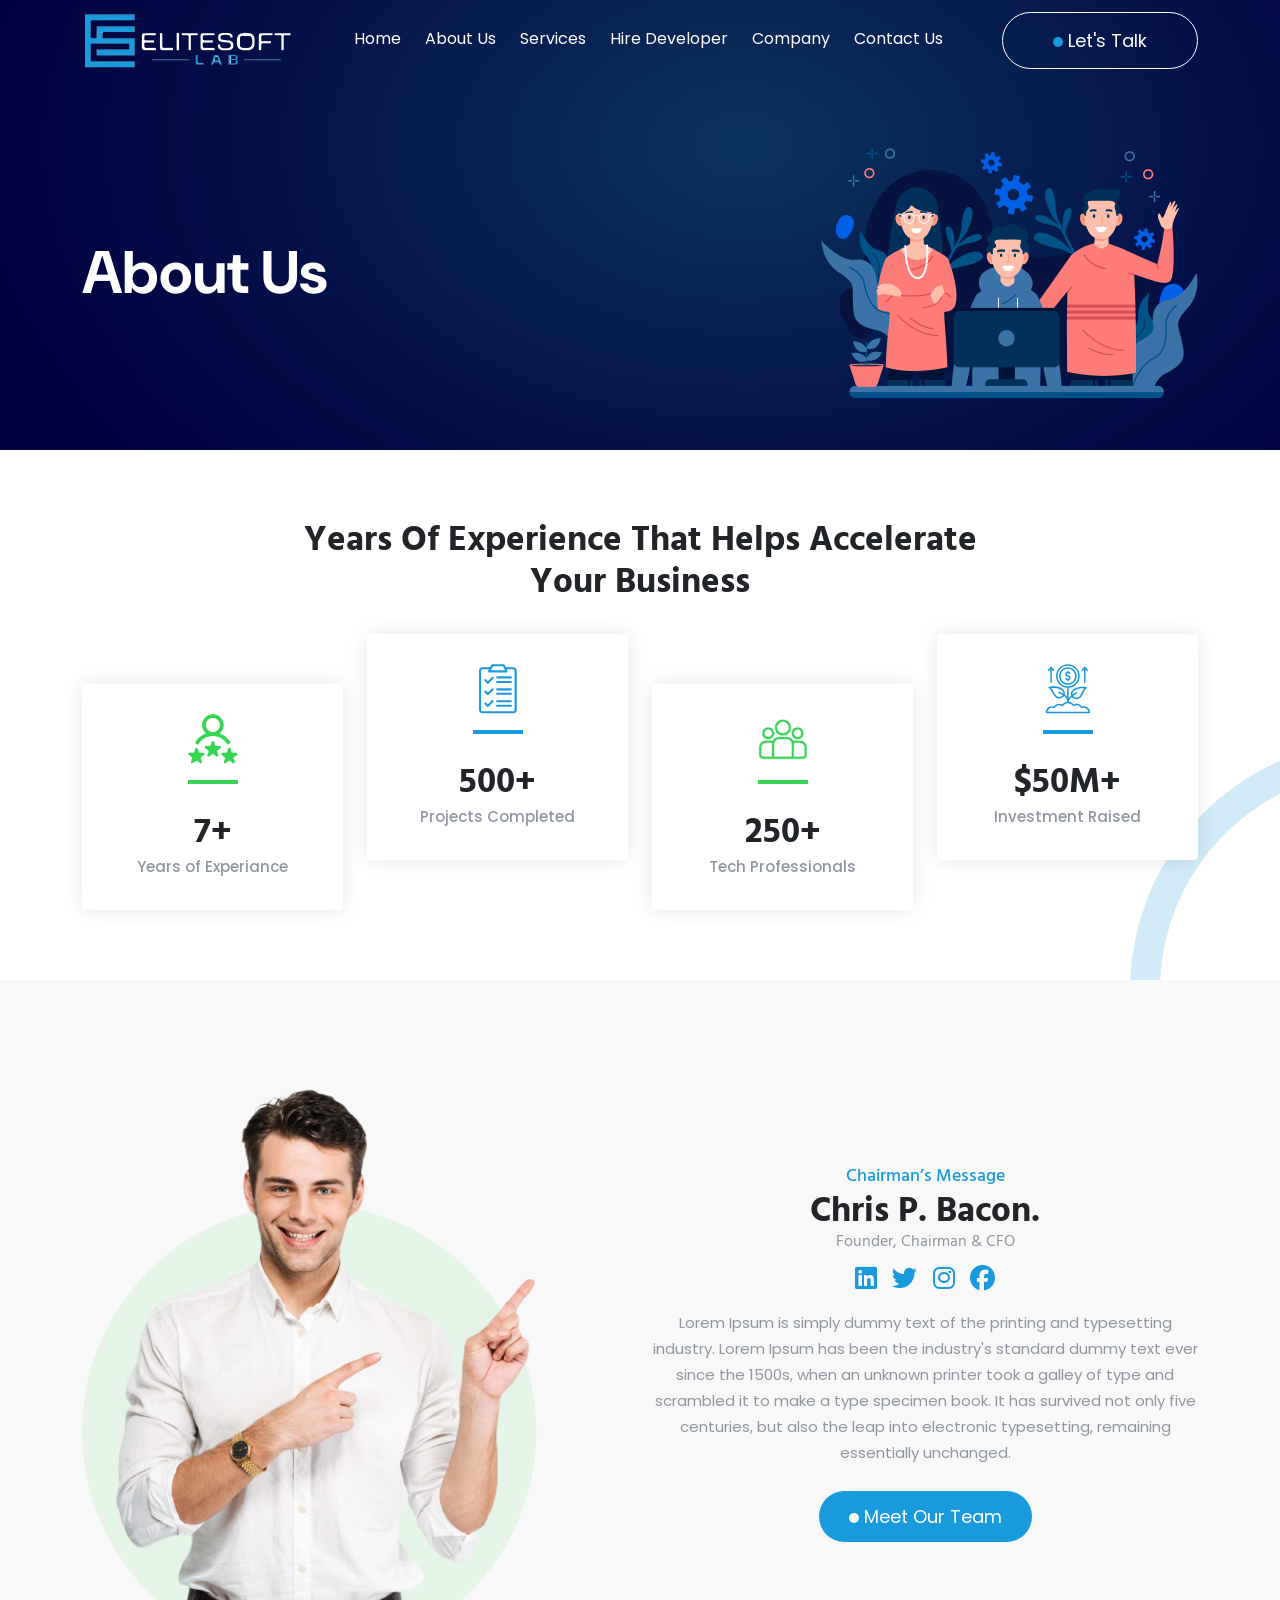
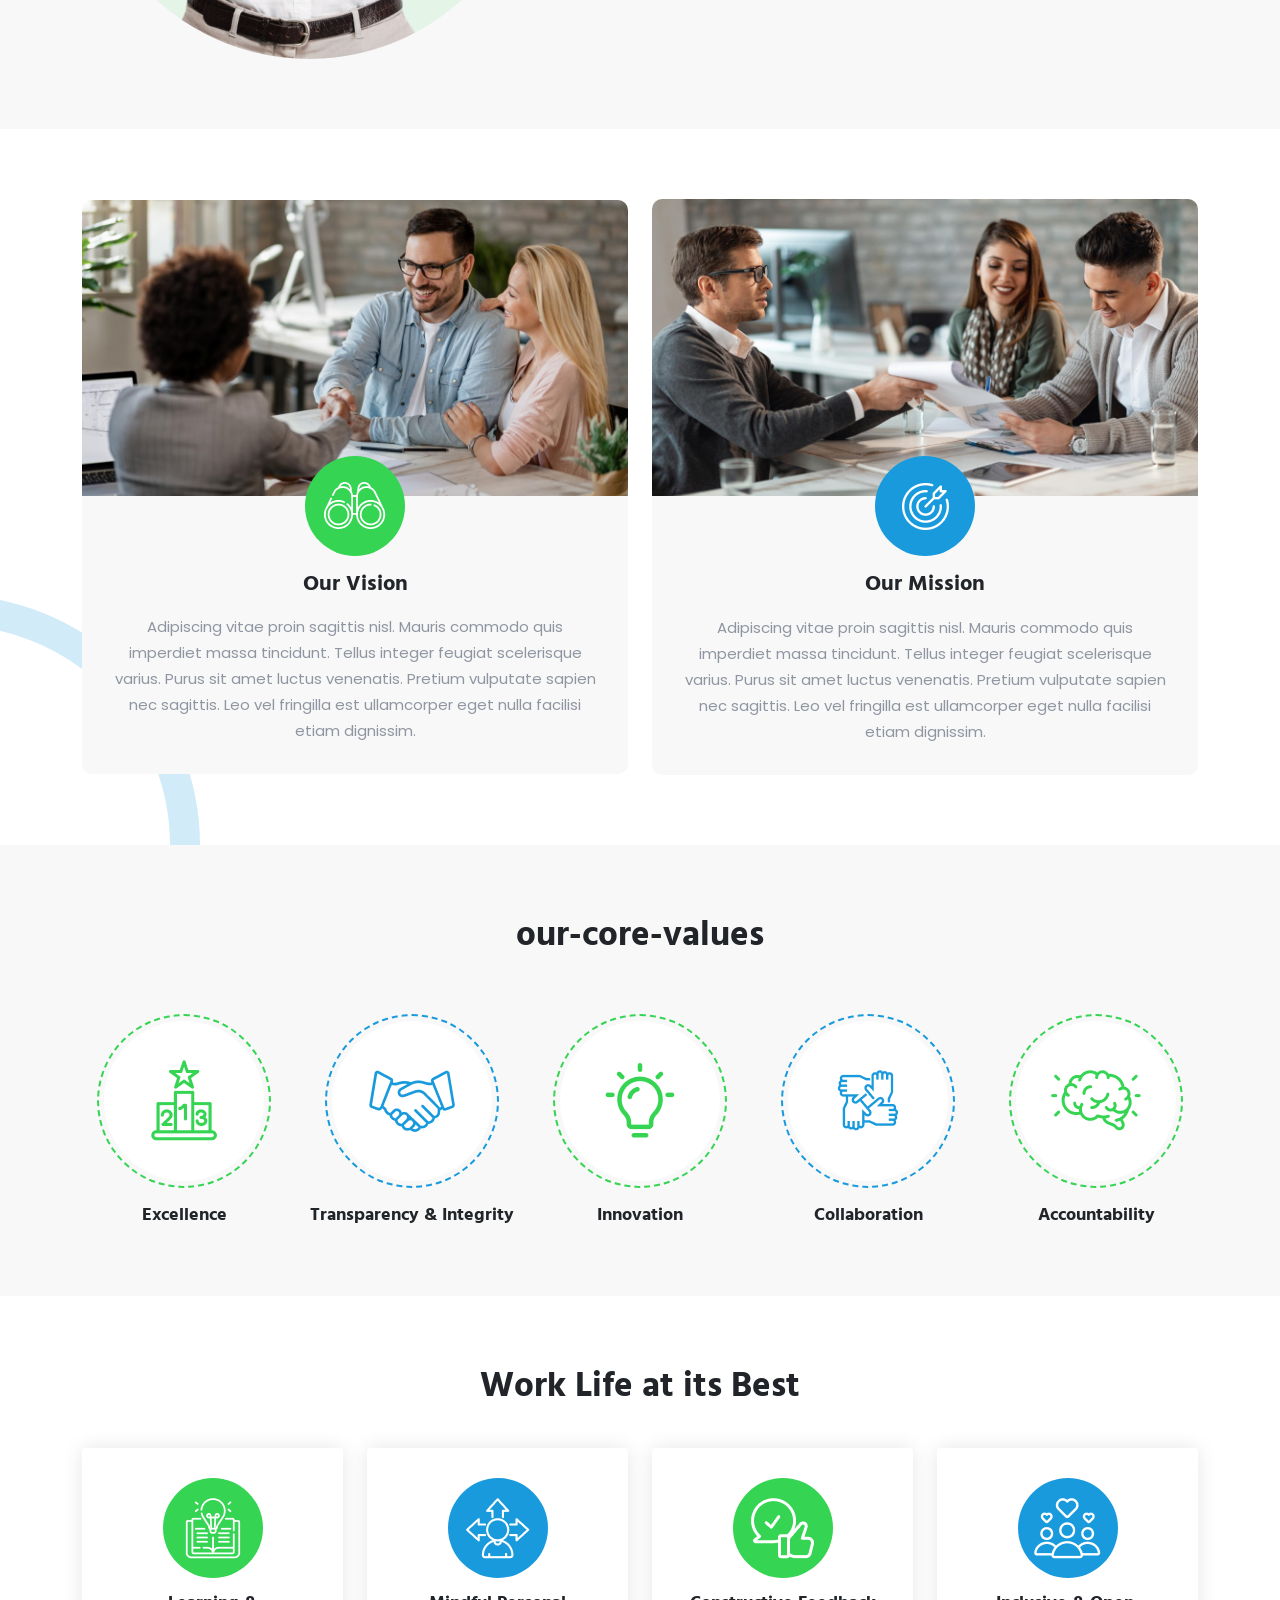
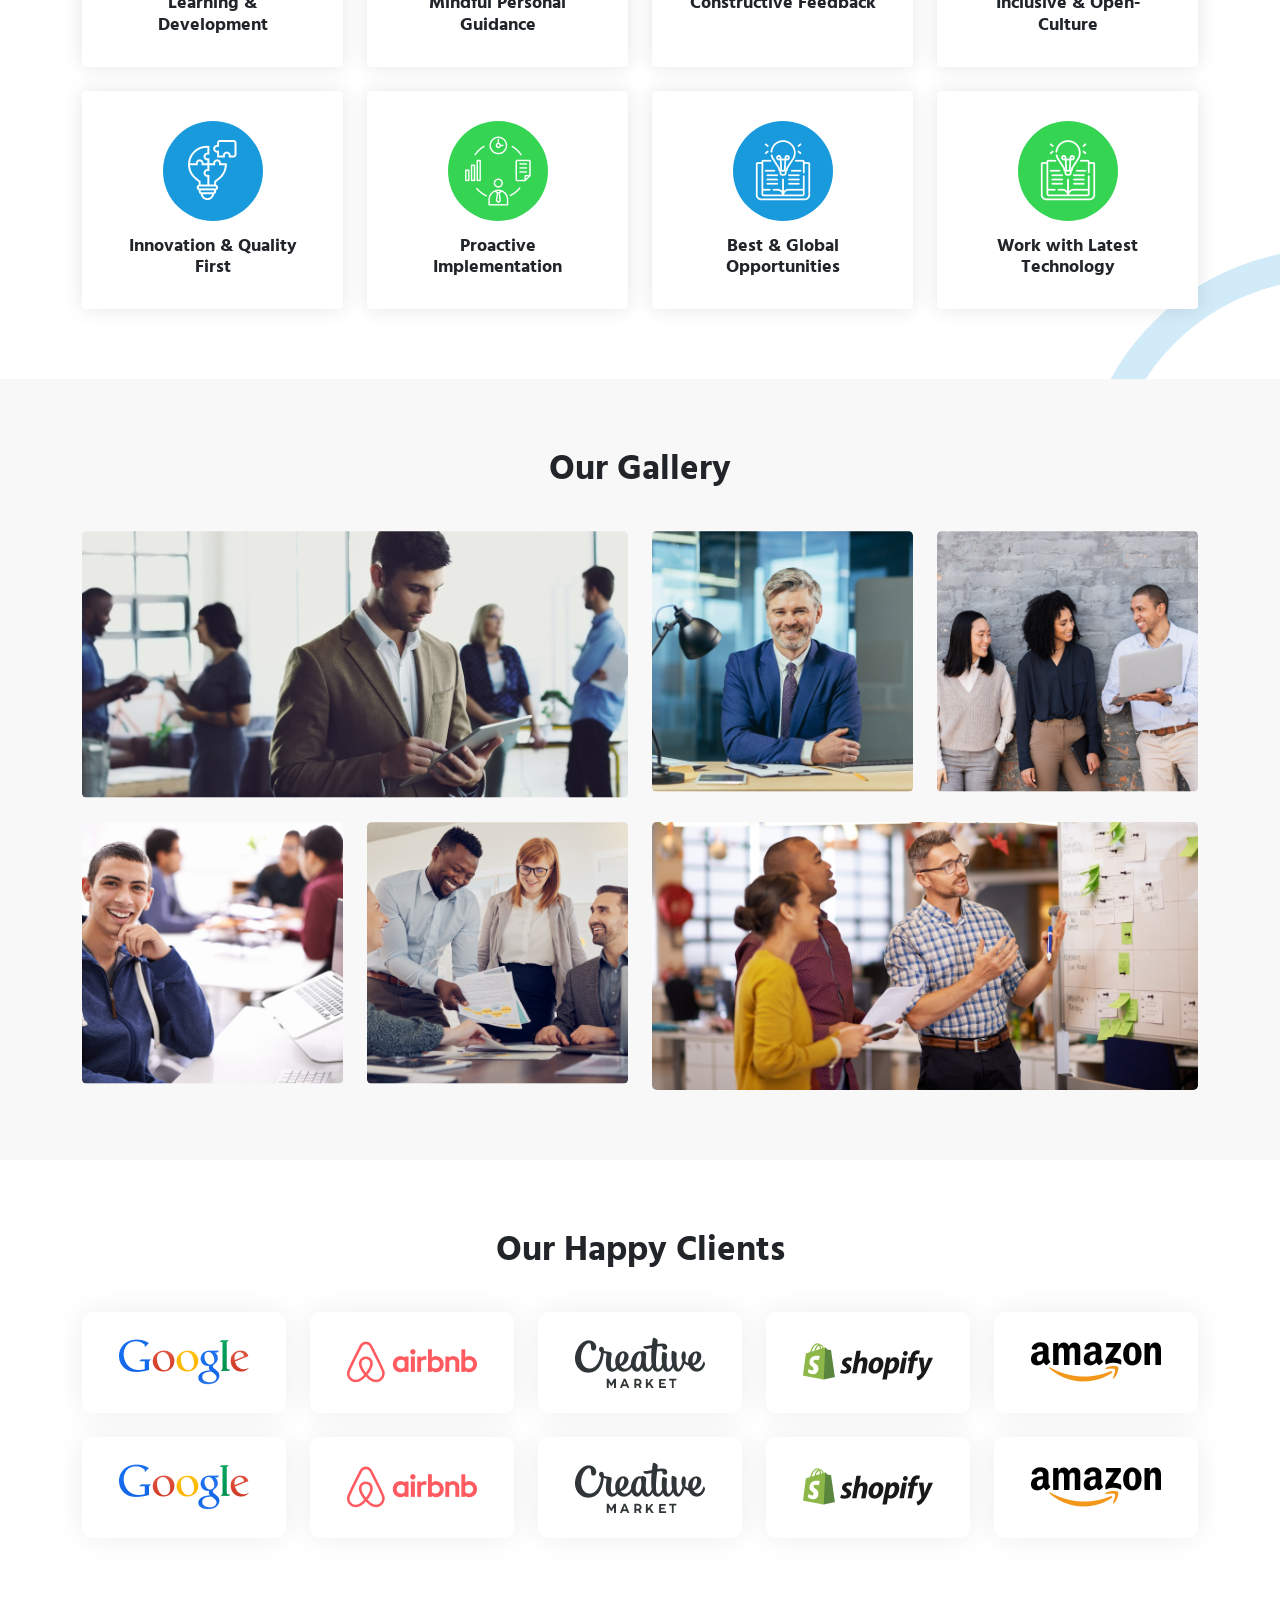
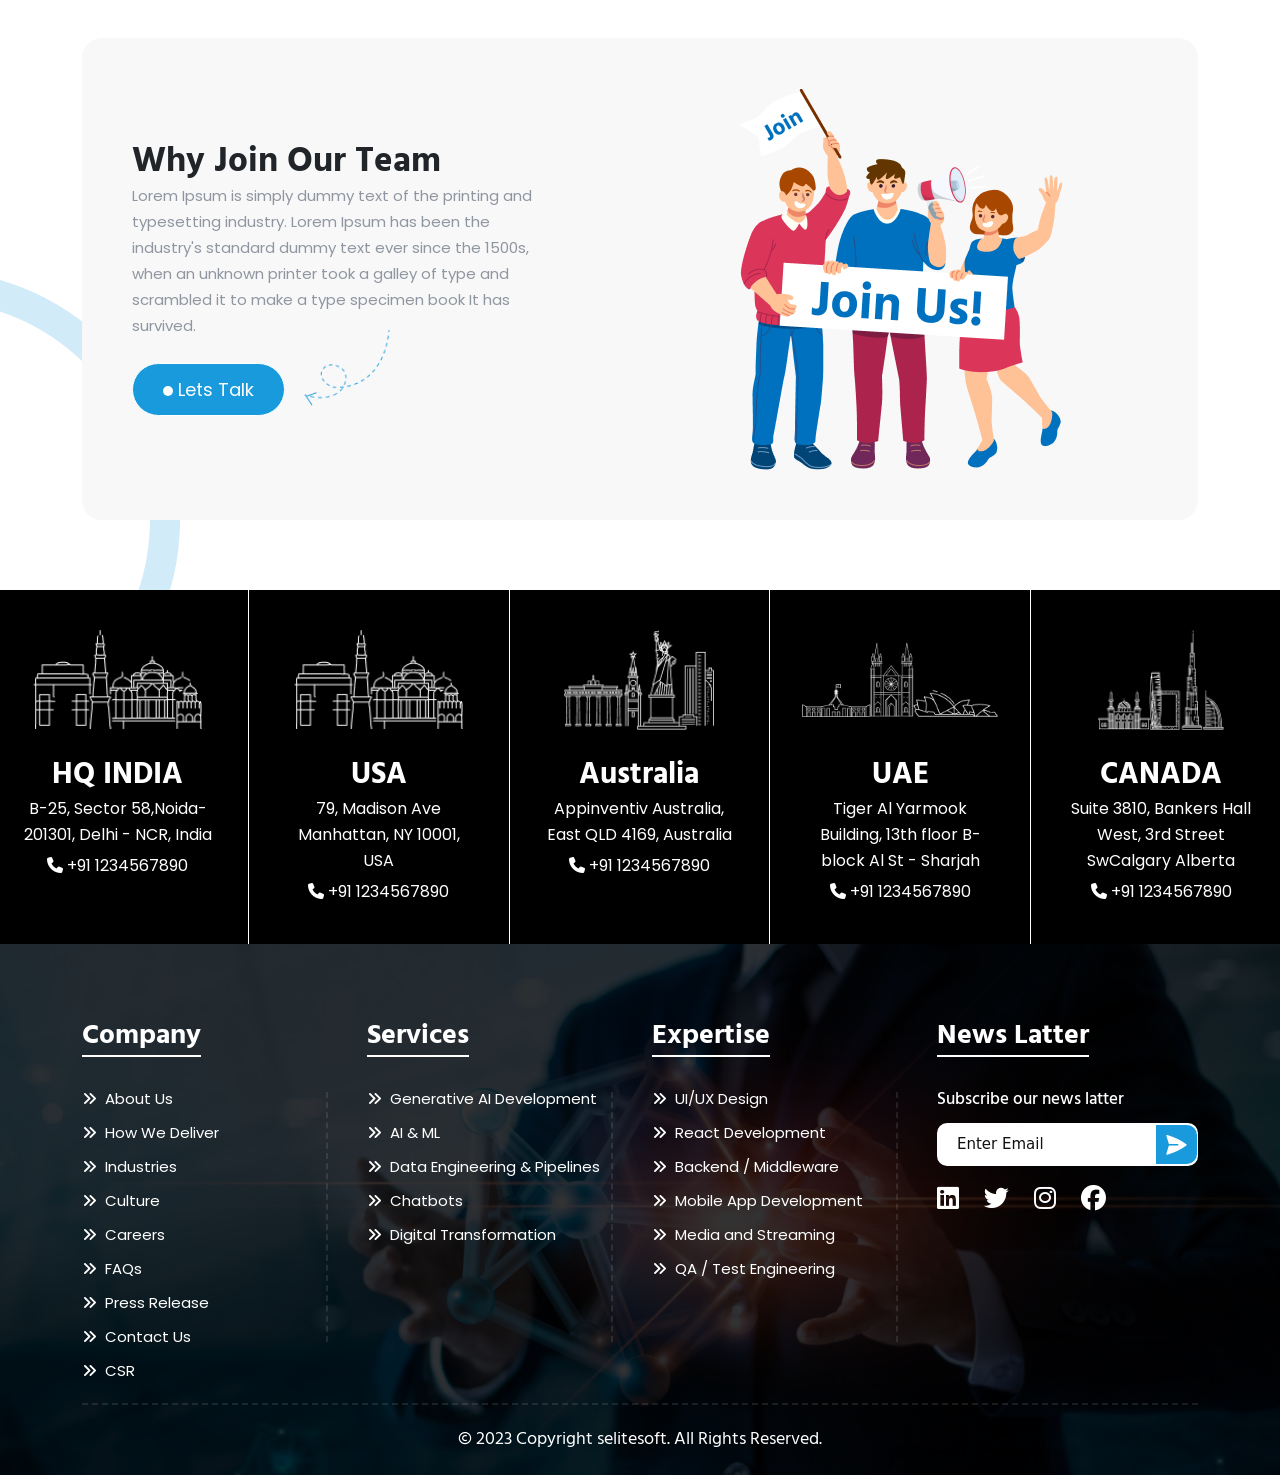
==== about.html @ 9b3f669b "change" ====
<!DOCTYPE html>
<html lang="en">

<head>
    <meta charset="UTF-8">
    <meta name="viewport" content="width=device-width, initial-scale=1.0">
    <title>about page</title>
    <!-- font-awesome style  -->
    <link rel="stylesheet" href="./assest/css/vendor/fontawsome-all.min.css">
     <!-- wow animate -->
     <link rel="stylesheet" href="./assest/css/vendor/wow-animate.css">
    <!-- bootstrap style -->
    <link rel="stylesheet" href="./assest/css/vendor/bootstrap.min.css">
    <!-- coustm style -->
    <link rel="stylesheet" href="./assest/css/style.css">
    <!-- responsive style -->
    <link rel="stylesheet" href="./assest/css/responsive.css">
</head>

<body>
    <!--================== 
        header start
    ======================-->
    <header id="navbar_id">
        <div class="container">
            <div class="navbar_menu d-flex justify-content-between align-items-center">
                <div class="logo">
                    <a href="index.html">
                        <img src="./assest/image/logo.png" alt="" class="img-fluid">
                    </a>
                </div>
                <ul class="menu d-flex align-items-center">
                    <li class="d-xl-none d-block">
                        <a href="#">
                            <div class="menu-brand">
                                <img src="./assest/image/logo.png" alt="" class="img-fluid">
                                <i class="fa-solid fa-xmark d-xl-none d-block close_btn"></i>
                            </div>
                        </a>
                    </li>
                    <li><a href="index.html">Home</a></li>
                    <li><a href="about.html">About Us</a></li>
                    <li><a href="services.html">Services</a></li>
                    <li><a href="#">Hire Developer</a></li>
                    <li><a href="company.html">Company</a></li>
                    <li><a href="contact.html">Contact Us</a></li>
                </ul>
                <div class="d-flex align-items-center">
                    <a href="#" class="main-btn  me-xl-0 me-4"><span></span> Let's Talk</a>
                    <div class="mobmenu_action d-xl-none d-block ">
                        <i class="fa-solid fa-bars text-white"></i>
                    </div>
                </div>
            </div>
        </div>
    </header>
    <!--================== 
        header end
    ======================-->

    <!--================== 
        home_content start
    ======================-->
    <section class="cooman_height">
        <div class="container">
            <div class="row align-items-center mt-5 pt-0 pt-lg-5">
                <div class="col-sm-6 position-relative mt-4 mt-lg-0">
                    <h1 class="text-white text-center text-md-start">About Us</h1>
                </div>
                <div class="col-md-6 text-end  d-none d-md-block">
                    <img src="./assest/image/object-2.png" alt="" class="img-fluid cooman_object">
                </div>
            </div>
        </div>
    </section>
    <!--================== 
        home_content end
    ======================-->

    <!--================== 
        business start
    =====================-->
    <section class="business padding-y-70 position-relative overflow-hidden ">
        <div class="container ">
            <div class="row">
                <div class="col-md-8 mx-auto text-center">
                    <h2>Years Of Experience That Helps Accelerate Your Business</h2>
                </div>
            </div>
            <div class="row mt-0 mt-lg-5 pt-2 gy-4">
                <div class="col-lg-3  col-6 ">
                    <div class="card text-center h-100 wow bounceInUp" data-wow-duration="1.5s">
                        <div class="card_img position-relative h-100 border_green">
                            <img src="./assest/image/home-img/businessv-1.svg" alt="img"
                                class="img-fluid w-100 h-100 mx-auto ">
                        </div>
                        <div class="card-body pt-5 pb-0">
                            <h2>7+</h2>
                            <p>Years of Experiance</p>
                        </div>
                    </div>
                </div>
                <div class="col-lg-3  col-6  ">
                    <div class="card card_up text-center h-100 wow bounceInUp" data-wow-duration="2s">
                        <div class="card_img position-relative h-100">
                            <img src="./assest/image/home-img/businessv-3.svg" alt="img"
                                class="img-fluid w-100 h-100 mx-auto">
                        </div>
                        <div class="card-body pt-5 pb-0">
                            <h2>500+</h2>
                            <p>Projects Completed</p>
                        </div>
                    </div>
                </div>
                <div class="col-lg-3  col-6 ">
                    <div class="card text-center h-100 wow bounceInUp" data-wow-duration="2.5s">
                        <div class="card_img position-relative h-100 border_green">
                            <img src="./assest/image/home-img/businessv-4.svg" alt="img"
                                class="img-fluid w-100 h-100 mx-auto">
                        </div>
                        <div class="card-body pt-5 pb-0">
                            <h2>250+</h2>
                            <p>Tech Professionals</p>
                        </div>
                    </div>
                </div>
                <div class="col-lg-3  col-6 ">
                    <div class="card card_up text-center h-100 wow bounceInUp" data-wow-duration="3s">
                        <div class="card_img position-relative h-100">
                            <img src="./assest/image/home-img/businessv-2.svg" alt="img"
                                class="img-fluid w-100 h-100 mx-auto">
                        </div>
                        <div class="card-body pt-5 pb-0">
                            <h2>$50M+</h2>
                            <p>Investment Raised</p>
                        </div>
                    </div>
                </div>
            </div>
        </div>
        <div class="circle"></div>
    </section>
    <!--================== 
        business end
    =====================-->

    <!--================== 
       meet-our-team start
    =====================-->
    <section class="meet-our-team padding-y-70">
        <div class="container">
            <div class="row align-items-center gy-4">
                <div class="col-md-6 text-center text-md-start">
                    <img src="./assest/image/about-img/about-2.png" alt="img che" class="boss-img">
                </div>
                <div class="col-md-6 text-center">
                    <div class="meet-our-team-title">
                        <h6>Chairman’s Message</h6>
                        <h2 class="py-1">Chris P. Bacon.</h2>
                        <h5>Founder, Chairman & CFO</h5>
                    </div>
                    <div class="meet-our-team-icone py-3">
                        <i class="fa-brands fa-linkedin"></i>
                        <i class="fa-brands fa-twitter"></i>
                        <i class="fa-brands fa-instagram"></i>
                        <i class="fa-brands fa-facebook"></i>
                    </div>
                    <div class="meet-our-team-content">
                        <p>Lorem Ipsum is simply dummy text of the printing and typesetting industry. Lorem Ipsum has
                            been the industry's standard dummy text ever since the 1500s, when an unknown printer took a
                            galley of type and scrambled it to make a type specimen book. It has survived not only five
                            centuries, but also the leap into electronic typesetting, remaining essentially unchanged.
                        </p>
                        <a href="#" class="white_btn mt-4 d-inline-block"><span></span> Meet Our Team</a>
                    </div>
                </div>
            </div>
        </div>
    </section>
    <!--================== 
       meet-our-team end
    =====================-->

    <!--================== 
        our-mission start   
    =====================-->
    <section class="our-mission padding-y-70">
        <div class="container">
            <div class="row align-items-center">
                <div class="col-md-6">
                    <div class="card text-center">
                        <img src="./assest/image/about-img/about-3.png" alt="" class="card-img-top">
                        <div class="card-body">
                            <div class="ring d-flex justify-content-center align-items-center mx-auto green">
                                <img src="./assest/image/about-img/about-svg-1 (2).png" alt="" class="img-fluid max_width_img">
                            </div>
                            <h5 class="my-3">Our Vision</h5>
                            <p>Adipiscing vitae proin sagittis nisl. Mauris commodo quis
                                imperdiet massa tincidunt. Tellus integer feugiat scelerisque varius. Purus sit amet
                                luctus venenatis. Pretium vulputate sapien nec sagittis. Leo vel fringilla est
                                ullamcorper eget nulla facilisi etiam dignissim.</p>
                        </div>
                    </div>
                </div>
                <div class="col-md-6">
                    <div class="card text-center mt-3 mt-md-0">
                        <img src="./assest/image/about-img/about-4.png" alt="" class="card-img-top">
                        <div class="card-body">
                            <div class="ring d-flex justify-content-center align-items-center mx-auto blue">
                                <img src="./assest/image/about-img/about-svg-1 (1).png" alt="" class="img-fluid max_width_img">
                            </div>
                            <h5 class="my-3">Our Mission</h5>
                            <p>Adipiscing vitae proin sagittis nisl. Mauris commodo quis
                                imperdiet massa tincidunt. Tellus integer feugiat scelerisque varius. Purus sit amet
                                luctus venenatis. Pretium vulputate sapien nec sagittis. Leo vel fringilla est
                                ullamcorper eget nulla facilisi etiam dignissim.</p>
                        </div>
                    </div>
                </div>
            </div>
        </div>
        <div class="circle"></div>
    </section>
    <!--================== 
        our-mission end   
    =====================-->

    <!--==================== 
        our-core-values start    
    =====================-->
    <section class="our-core-values padding-y-70 ">
        <div class="container">
            <h2 class="text-center">our-core-values</h2>
            <div class="row row-cols-xl-5 row-cols-lg-3 row-cols-2 mt-0 mt-lg-3 gy-5">
                <div class="cols d-flex align-items-center flex-column ">
                    <div
                        class="dotted-ring d-flex align-items-center justify-content-center rounded-circle border_dased_green_outline">
                        <img src="./assest/image/about-img/our-core-values_1.png" alt="img" class="img-fluid max_width_img">
                    </div>
                    <h6 class="text-center mt-4">Excellence</h6>
                </div>
                <div class="cols d-flex align-items-center flex-column ">
                    <div
                        class="dotted-ring d-flex align-items-center justify-content-center rounded-circle border_dased_blue_outline">
                        <img src="./assest/image/about-img/our-core-values_2.png" alt="img" class="img-fluid max_width_img">
                    </div>
                    <h6 class="text-center mt-4">Transparency & Integrity</h6>
                </div>
                <div class="cols d-flex align-items-center flex-column ">
                    <div
                        class="dotted-ring d-flex align-items-center justify-content-center rounded-circle border_dased_green_outline">
                        <img src="./assest/image/about-img/our-core-values_3.png" alt="img" class="img-fluid max_width_img">
                    </div>
                    <h6 class="text-center mt-4">Innovation</h6>
                </div>
                <div class="cols d-flex align-items-center flex-column ">
                    <div
                        class="dotted-ring d-flex align-items-center justify-content-center rounded-circle border_dased_blue_outline">
                        <img src="./assest/image/about-img/our-core-values_4.png" alt="img" class="img-fluid max_width_img">
                    </div>
                    <h6 class="text-center mt-4">Collaboration</h6>
                </div>
                <div class="cols d-flex align-items-center flex-column ">
                    <div
                        class="dotted-ring d-flex align-items-center justify-content-center rounded-circle border_dased_green_outline">
                        <img src="./assest/image/about-img/our-core-values_5.png" alt="img" class="img-fluid max_width_img">
                    </div>
                    <h6 class="text-center mt-4">Accountability</h6>
                </div>
            </div>
        </div>
    </section>
    <!--==================== 
        our-core-values end    
    =====================-->

    <!--==================== 
        work-life-best start    
    =====================-->
    <section class="work-life-best padding-y-70 position-relative overflow-hidden">
        <div class="container">
            <h2 class="text-center">Work Life at its Best</h2>
            <div class="row gy-4 mt-0 mt-lg-3">
                <div class="col-lg-3 col-md-4 col-6">
                    <div class="card">
                        <div
                            class="work-circle green d-flex align-items-center justify-content-center rounded-circle mx-auto">
                            <img src="./assest/image/about-img/Group 105385.png" alt="" class="max_width_img img-fluid">
                        </div>
                        <h6 class="text-center">Learning & Development</h6>
                    </div>
                </div>
                <div class="col-lg-3 col-md-4 col-6">
                    <div class="card">
                        <div
                            class="work-circle blue d-flex align-items-center justify-content-center rounded-circle mx-auto">
                            <img src="./assest/image/about-img/Group 105386.png" alt="" class="max_width_img img-fluid">
                        </div>
                        <h6 class="text-center">Mindful Personal Guidance</h6>
                    </div>
                </div>
                <div class="col-lg-3 col-md-4 col-6">
                    <div class="card">
                        <div
                            class="work-circle green d-flex align-items-center justify-content-center rounded-circle mx-auto">
                            <img src="./assest/image/about-img/Group 105387.png" alt="" class="max_width_img img-fluid">
                        </div>
                        <h6 class="text-center">Constructive Feedback</h6>
                    </div>
                </div>
                <div class="col-lg-3 col-md-4 col-6">
                    <div class="card">
                        <div
                            class="work-circle blue d-flex align-items-center justify-content-center rounded-circle mx-auto">
                            <img src="./assest/image/about-img/Group 105388.png" alt="" class="max_width_img img-fluid">
                        </div>
                        <h6 class="text-center">Inclusive & Open-Culture</h6>
                    </div>
                </div>
                <div class="col-lg-3 col-md-4 col-6">
                    <div class="card">
                        <div
                            class="work-circle blue d-flex align-items-center justify-content-center rounded-circle mx-auto">
                            <img src="./assest/image/about-img/Group 105389.png" alt="" class="max_width_img img-fluid">
                        </div>
                        <h6 class="text-center">Innovation & Quality First</h6>
                    </div>
                </div>
                <div class="col-lg-3 col-md-4 col-6">
                    <div class="card">
                        <div
                            class="work-circle green d-flex align-items-center justify-content-center rounded-circle mx-auto">
                            <img src="./assest/image/about-img/Group 105390.png" alt="" class="max_width_img img-fluid">
                        </div>
                        <h6 class="text-center">Proactive Implementation</h6>
                    </div>
                </div>
                <div class="col-lg-3 col-md-4 col-6">
                    <div class="card">
                        <div
                            class="work-circle blue d-flex align-items-center justify-content-center rounded-circle mx-auto">
                            <img src="./assest/image/about-img/Group 105385.png" alt="" class="max_width_img img-fluid">
                        </div>
                        <h6 class="text-center">Best & Global Opportunities</h6>
                    </div>
                </div>
                <div class="col-lg-3 col-md-4 col-6">
                    <div class="card">
                        <div
                            class="work-circle green d-flex align-items-center justify-content-center rounded-circle mx-auto">
                            <img src="./assest/image/about-img/Group 105385.png" alt="" class="max_width_img img-fluid">
                        </div>
                        <h6 class="text-center">Work with
                            Latest Technology</h6>
                    </div>
                </div>
            </div>
        </div>
        <div class="circle"></div>
    </section>
    <!--==================== 
        work-life-best end    
    =====================-->

    <!--================== 
        our-galery start   
    =====================-->
    <section class="our-galery padding-y-70 ">
        <div class="container">
            <h2 class="text-center">Our Gallery</h2>
            <div class="row mt-0 mt-lg-3 gy-4">
                <div class="col-md-6 col-sm-12  order-md-0 order-sm-0 order-0 ">
                    <img src="./assest/image/about-img/our-gallery-1.png" alt="img" class="img-fluid rounded-3 w-100">
                </div>
                <div class="col-md-6 col-sm-12 order-md-1 order-sm-1  order-1">
                    <div class="row">
                        <div class="col-6">
                            <img src="./assest/image/about-img/our-gallery-2.png" alt="img"
                                class="img-fluid rounded-3 w-100">
                        </div>
                        <div class="col-6">
                            <img src="./assest/image/about-img/our-gallery-3.png" alt="img"
                                class="img-fluid rounded-3 w-100">
                        </div>
                    </div>
                </div>
                <div class="col-md-6 col-sm-12  order-md-2 order-sm-3 order-3 ">
                    <div class="row">
                        <div class="col-6">
                            <img src="./assest/image/about-img/our-gallery-4.png" alt="img"
                                class="img-fluid rounded-3 w-100">
                        </div>
                        <div class="col-6">
                            <img src="./assest/image/about-img/our-gallery-5.png" alt="img"
                                class="img-fluid rounded-3 w-100">
                        </div>
                    </div>
                </div>
                <div class="col-md-6 col-sm-12 order-md-3 order-sm-2  order-2">
                    <img src="./assest/image/about-img/our-gallery-6.png" alt="img" class="img-fluid rounded-3 w-100">
                </div>
            </div>
        </div>
    </section>
    <!--================== 
        our-galery end   
    =====================-->

    <!--======================= 
        our-happy-clients start
    ========================-->
    <section class="our-happy-clients trusted_companies padding-y-70 position-relative overflow-hidden">
        <div class="container">
            <h2 class="text-center">Our Happy Clients</h2>
            <div class="row row-cols-lg-5 row-cols-md-4 row-cols-sm-3 row-cols-2  gy-4 mt-0 mt-lg-3">
                <div class="cols">
                    <div class="card d-flex justify-content-center align-items-center h-100">
                        <img src="./assest/image/home-img/compny-1.png" alt="compny-logo" class="img-fluid">
                    </div>
                </div>
                <div class="cols">
                    <div class="card d-flex justify-content-center align-items-center h-100">
                        <img src="./assest/image/home-img/compny-2.png" alt="compny-logo" class="img-fluid">
                    </div>
                </div>
                <div class="cols">
                    <div class="card d-flex justify-content-center align-items-center h-100">
                        <img src="./assest/image/home-img/compny-3.png" alt="compny-logo" class="img-fluid">
                    </div>
                </div>
                <div class="cols">
                    <div class="card d-flex justify-content-center align-items-center h-100">
                        <img src="./assest/image/home-img/compny-4.png" alt="compny-logo" class="img-fluid">
                    </div>
                </div>
                <div class="cols">
                    <div class="card d-flex justify-content-center align-items-center h-100">
                        <img src="./assest/image/home-img/compny-5.png" alt="compny-logo" class="img-fluid">
                    </div>
                </div>
                <div class="cols">
                    <div class="card d-flex justify-content-center align-items-center h-100">
                        <img src="./assest/image/home-img/compny-1.png" alt="compny-logo" class="img-fluid">
                    </div>
                </div>
                <div class="cols">
                    <div class="card d-flex justify-content-center align-items-center h-100">
                        <img src="./assest/image/home-img/compny-2.png" alt="compny-logo" class="img-fluid">
                    </div>
                </div>
                <div class="cols">
                    <div class="card d-flex justify-content-center align-items-center h-100">
                        <img src="./assest/image/home-img/compny-3.png" alt="compny-logo" class="img-fluid">
                    </div>
                </div>
                <div class="cols">
                    <div class="card d-flex justify-content-center align-items-center h-100">
                        <img src="./assest/image/home-img/compny-4.png" alt="compny-logo" class="img-fluid">
                    </div>
                </div>
                <div class="cols">
                    <div class="card d-flex justify-content-center align-items-center h-100">
                        <img src="./assest/image/home-img/compny-5.png" alt="compny-logo" class="img-fluid">
                    </div>
                </div>
            </div>

            <div class="why-joint-our-team position-relative">
                <div class="row justify-content-between align-items-center">
                    <div class="col-lg-5 col-md-12 position-relative mt-4 my-lg-0 text-center text-lg-start">
                        <h2>Why Join Our Team</h2>
                        <p>Lorem Ipsum is simply dummy text of the printing and typesetting industry.
                            Lorem Ipsum has been the industry's standard dummy text ever since the
                            1500s, when an unknown printer took a galley of type and scrambled it to
                            make a type specimen book It has survived.</p>
                        <a href="#" class="white_btn mt-4 d-inline-block"><span></span> Lets Talk</a>
                        <img src="./assest/image/home-img/buildYour-2.png" alt="image "
                            class="building_erro d-none d-lg-block">
                    </div>
                    <div class="col-lg-6 col-md-12 text-center order-lg-last order-first">
                        <img src="./assest/image/about-img/our-happy.png" alt="img che" class="img-fluid ">
                    </div>
                </div>
            </div>
        </div>
        <div class="circle"></div>
    </section>
    <!--======================= 
        our-happy-clients end
    ========================-->


    <!--======================== 
        footer_top_section start    
    ============================-->
    <section class="footer_top_section p-0 m-0 overflow-hidden">
        <div class="row row-cols-xl-5  row-cols-md-3 row-cols-2">
            <div class="cols p-0">
                <div class="box text-center position-relative h-100">
                    <div class="box_bg_img">
                        <img src="./assest/image/home-img/footer-1.png" alt="" class="img-fluid">
                    </div>
                    <div class="box_content">
                        <img src="./assest/image/home-img/frame-4.png" alt="" class="img-fluid">
                        <h1 class="box_title mb-0">HQ INDIA</h1>
                        <p class="box_sub_title">B-25, Sector 58,Noida- 201301, Delhi - NCR, India</p>
                        <div class="box_contact"><span><i class="fa-solid fa-phone"></i></span> +91 1234567890
                        </div>
                    </div>
                </div>
            </div>
            <div class="cols p-0">
                <div class="box text-center position-relative h-100">
                    <div class="box_bg_img">
                        <img src="./assest/image/home-img/footer-1.png" alt="" class="img-fluid">
                    </div>
                    <div class="box_content">
                        <img src="./assest/image/home-img/frame-4.png" alt="" class="img-fluid">
                        <h1 class="box_title mb-0">USA</h1>
                        <p class="box_sub_title">79, Madison Ave Manhattan, NY 10001, USA</p>
                        <div class="box_contact "><span><i class="fa-solid fa-phone"></i></span> +91 1234567890
                        </div>
                    </div>
                </div>
            </div>
            <div class="cols p-0">
                <div class="box text-center position-relative h-100">
                    <div class="box_bg_img">
                        <img src="./assest/image/home-img/footer-1.png" alt="" class="img-fluid">
                    </div>
                    <div class="box_content">
                        <img src="./assest/image/home-img/frame-3.png" alt="" class="img-fluid">
                        <h1 class="box_title mb-0">Australia</h1>
                        <p class="box_sub_title">Appinventiv Australia, East QLD 4169, Australia</p>
                        <div class="box_contact "><span><i class="fa-solid fa-phone"></i></span> +91 1234567890
                        </div>
                    </div>
                </div>
            </div>
            <div class="cols p-0">
                <div class="box text-center position-relative h-100">
                    <div class="box_bg_img">
                        <img src="./assest/image/home-img/footer-1.png" alt="" class="img-fluid">
                    </div>
                    <div class="box_content">
                        <img src="./assest/image/home-img/frame-2.png" alt="" class="img-fluid">
                        <h1 class="box_title mb-0">UAE</h1>
                        <p class="box_sub_title">Tiger Al Yarmook Building, 13th floor B-block Al St - Sharjah</p>
                        <div class="box_contact "><span><i class="fa-solid fa-phone"></i></span> +91 1234567890
                        </div>
                    </div>
                </div>
            </div>
            <div class="cols p-0">
                <div class="box text-center position-relative h-100">
                    <div class="box_bg_img">
                        <img src="./assest/image/home-img/footer-1.png" alt="" class="img-fluid">
                    </div>
                    <div class="box_content">
                        <img src="./assest/image/home-img/frame-1.png" alt="" class="img-fluid">
                        <h1 class="box_title mb-0">CANADA</h1>
                        <p class="box_sub_title">Suite 3810, Bankers Hall West, 3rd Street SwCalgary Alberta</p>
                        <div class="box_contact "><span><i class="fa-solid fa-phone"></i></span> +91 1234567890
                        </div>
                    </div>
                </div>
            </div>
        </div>
    </section>
    <!--======================== 
        footer_top_section end    
    ============================-->

    <!--============ 
        footer start   
    ================-->
    <footer class="footer">
        <div class="container">
            <div class="bottom_dashed">
                <div class="row">
                    <div class="col-xl-3 col-sm-6">
                        <h3>Company</h3>
                        <ul class="footer_menu_list">
                            <li><a href="#"><i class="fa-solid fa-angles-right me-2"></i>About Us</a></li>
                            <li><a href="#"><i class="fa-solid fa-angles-right me-2"></i>How We Deliver</a></li>
                            <li><a href="#"><i class="fa-solid fa-angles-right me-2"></i>Industries</a></li>
                            <li><a href="#"><i class="fa-solid fa-angles-right me-2"></i>Culture</a></li>
                            <li><a href="#"><i class="fa-solid fa-angles-right me-2"></i>Careers</a></li>
                            <li><a href="#"><i class="fa-solid fa-angles-right me-2"></i>FAQs</a></li>
                            <li><a href="#"><i class="fa-solid fa-angles-right me-2"></i>Press Release</a></li>
                            <li><a href="#"><i class="fa-solid fa-angles-right me-2"></i>Contact Us</a></li>
                            <li><a href="#"><i class="fa-solid fa-angles-right me-2"></i>CSR</a></li>
                        </ul>
                    </div>
                    <div class="col-xl-3 col-sm-6">
                        <h3>Services</h3>
                        <ul class="footer_menu_list">
                            <li><a href="#"><i class="fa-solid fa-angles-right me-2"></i>Generative AI Development</a>
                            </li>
                            <li><a href="#"><i class="fa-solid fa-angles-right me-2"></i>AI & ML</a></li>
                            <li><a href="#"><i class="fa-solid fa-angles-right me-2"></i>Data Engineering &
                                    Pipelines</a>
                            </li>
                            <li><a href="#"><i class="fa-solid fa-angles-right me-2"></i>Chatbots</a></li>
                            <li><a href="#"><i class="fa-solid fa-angles-right me-2"></i>Digital Transformation</a></li>
                        </ul>
                    </div>
                    <div class="col-xl-3 col-sm-6">
                        <h3>Expertise</h3>
                        <ul class="footer_menu_list">
                            <li><a href="#"><i class="fa-solid fa-angles-right me-2"></i>UI/UX Design</a></li>
                            <li><a href="#"><i class="fa-solid fa-angles-right me-2"></i>React Development</a></li>
                            <li><a href="#"><i class="fa-solid fa-angles-right me-2"></i>Backend / Middleware</a></li>
                            <li><a href="#"><i class="fa-solid fa-angles-right me-2"></i>Mobile App Development</a></li>
                            <li><a href="#"><i class="fa-solid fa-angles-right me-2"></i>Media and Streaming</a></li>
                            <li><a href="#"><i class="fa-solid fa-angles-right me-2"></i>QA / Test Engineering</a></li>
                        </ul>
                    </div>
                    <div class="col-xl-3 col-sm-6">
                        <h3>News Latter</h3>
                        <div class="news_content">
                            <p>Subscribe our news latter</p>
                            <div class="news_form">
                                <input type="text" placeholder="Enter Email">
                                <span class="news_input position-absolute d-flex   align-items-center"><img
                                        src="./assest/image/home-img/footer_svg-2.svg" alt=""></span>
                            </div>
                            <div class="news_icon">
                                <i class="fa-brands fa-linkedin"></i>
                                <i class="fa-brands fa-twitter"></i>
                                <i class="fa-brands fa-instagram"></i>
                                <i class="fa-brands fa-facebook"></i>
                            </div>
                        </div>
                    </div>
                </div>
            </div>
        </div>
        <h6 class="text-center text-white py-4 fw-normal">© 2023 Copyright selitesoft. All Rights Reserved.</h6>
    </footer>
    <!--========== 
        footer end   
    ==============-->
    <a class="scroll-top" href="#"><i class="fa-solid fa-angles-up"></i></a>
    <!-- jquery js -->
    <script src="./assest/js/vendor/jquery-3.7.1.js"></script>
    <!-- wow animate -->
    <script src="./assest/js/vendor/wow.min.js"></script>
    <script>
        new WOW().init();
    </script>
    <!-- bootstrap js -->
    <script src="./assest/js/vendor/bootstrap.min.js"></script>
    <!-- coustm js -->
    <script src="./assest/js/main.js"></script>
</body>
</html>
---- assest/css/style.css ----
@import url('https://fonts.googleapis.com/css2?family=DM+Sans:ital,opsz,wght@0,9..40,100..1000;1,9..40,100..1000&family=Hind:wght@300;400;500;600;700&family=Poppins:ital,wght@0,100;0,200;0,300;0,400;0,500;0,600;0,700;0,800;0,900;1,100;1,200;1,300;1,400;1,500;1,600;1,700;1,800;1,900&display=swap');

* {
  margin: 0;
  padding: 0;
  box-sizing: border-box;
}

/*=============================
        TYPOGRAPHY
  =============================*/
:root {
  --text-color: #8F96A1;
  --green-color: #35D453;
  --blue-color: #199ADC;
  --bg-color: rgba(248, 248, 248, 1);
  --poppins-text: 'Poppins';
  --hind-text: 'Hind';
  --dm-sans-text: 'DM Sans';
}

h1,
h2,
h3,
h4,
h5,
h6,
a,
ul,
li {
  margin: 0;
  padding: 0;
}

h1,
h2,
h3,
h4,
h5,
h6 {
  font-weight: 700;
}

h1 {
  font-size: 60px;
  font-family: var(--dm-sans-text);
}

h2 {
  font-size: 35px;
  font-family: var(--hind-text);
}

h3 {
  font-size: 28px;
  font-family: var(--hind-text);
}

h4 {
  font-size: 24px;
  font-family: var(--hind-text);
}

h5 {
  font-size: 22px;
  font-family: var(--hind-text);
}

h6 {
  font-size: 18px;
  font-family: var(--hind-text);
}

a {
  text-decoration: none;
}

a:hover {
  color: #fff;
}

p {
  font-size: 15px;
  line-height: 26px;
  font-family: var(--poppins-text);
  margin-bottom: 0;
}

/*=============
    button 
  =============*/
.main-btn,
.white_btn {
  font-family: var(--poppins-text);
  font-size: 18px;
  color: #fff;
  position: relative;
  border: 1px solid #fff;
  display: inline;
  border-radius: 100px;
}

.main-btn {
  padding: 14px 50px;

}

.white_btn {
  padding: 12px 30px;
  background-color: #199ADC;
}

.main-btn span,
.white_btn span {
  width: 10px;
  height: 10px;
  border-radius: 50%;
  display: inline-block;
}

.main-btn span {
  background-color: var(--blue-color);
}

.white_btn span {
  background-color: #fff;
}

.padding-y-70 {
  padding: 70px 0px;
}

.card {
  border: unset;
}

.circle {
  width: 500px;
  height: 500px;
  border: 30px solid rgba(25, 154, 220, 1);
  border-radius: 50%;
  opacity: 20%;
}

.border-green {
  border: 1px solid #35D453;
  color: #35D453;
}

.green {
  background-color: #35D453;
}

.blue {
  background-color: #199ADC;
}

.border_dased_green {
  border-color: #35D453 !important;
}

.border_dased_green_outline {
  outline-color: #35D453 !important;
}

.border_dased_blue_outline {
  outline-color: #199ADC !important;
}

.border_dased_blue {
  border-color: #199ADC !important;
}

.border-blue {
  border: 1px solid #199ADC;
  color: #199ADC;
}

.swiper-button-next:after,
.swiper-button-prev:after {
  font-family: FontAwesome !important;
  font-size: 15px !important;
  color: #fff !important;
}

.swiper-button-next:after {
  content: "\f061";
}

.swiper-button-prev:after {
  content: "\f060";
}

/*======================
    header start
  ========================*/
header {
  position: fixed;
  top: 0;
  z-index: 10;
  width: 100%;

}

header.sticky {
  position: fixed;
  top: 0;
  width: 100%;
  height: 80px;
  background-color: #232b4e;
  color: white;
  transition: all .3s ease-out;
  animation: fadeInDown 1s ease;
}

@keyframes fadeInDown {
  0% {
    opacity: 0;
    transform: translateY(-20px);
  }

  100% {
    opacity: 1;
    transform: translateY(0);
  }
}

header .navbar_menu {
  height: 80px;
}

header .navbar_menu .menu {
  list-style: none;
  gap: 24px;
  margin: 0;
}

header .navbar_menu .menu a {
  font-size: 16px;
  font-family: var(--poppins-text);
  color: #fff;
}

header .navbar_menu .menu a:after {
  display: block;
  content: '';
  border-bottom: solid 2px #fff;
  transform: scaleX(0);
  transition: transform 300ms ease-in-out;
}

header .navbar_menu .menu a:hover:after {
  transform: scaleX(1);
}

header .navbar_menu .mobmenu_action i {
  font-size: 35px;
  color: #fff;
  opacity: 0.8;
}

/*=================================
        home_content 
  =================================*/
.home_content {
  background: radial-gradient(60.02% 112.53% at 58.13% 32.31%, #0B335D 0%, #041048 64.08%, #01013F 100%);
  height: 740px;
}

.home_top_padding {
  padding-top: 80px;
}

.home_content h1 {
  letter-spacing: 3px;
  position: relative;
  z-index: 2;
}

.home_content p {
  color: #fff;
  position: relative;
  z-index: 2;
}

.home_content img {
  animation: anim 4s linear infinite;
}

@keyframes anim {

  0%,
  100% {
    transform: translateY(0rem);
  }

  50% {
    transform: translateY(-1.6rem);
  }
}

.home_content .big-circul {
  width: 250px;
  height: 250px;
  background-color: rgba(25, 154, 220, 0.2);
  opacity: 0.6;
  position: absolute;
  top: 0px;
  right: 30px;
  border-radius: 50%;
}

.home_content .medium-circul {
  width: 45px;
  height: 45px;
  border-radius: 50%;
  opacity: 0.6;
  position: absolute;
  bottom: 45px;
  left: 250px;
  background-color: rgba(25, 154, 220, 0.2);
}

.home_content .small-circul {
  width: 30px;
  height: 30px;
  border-radius: 50%;
  opacity: 0.6;
  position: absolute;
  top: -30px;
  left: 220px;
  background-color: rgba(25, 154, 220, 0.2);
}

/*=================================
        business 
  =================================*/
.business .card {
  box-shadow: 0px 0px 20px 0px rgba(0, 0, 0, 0.1);
  padding: 30px 0px;
  transition: all 0.3s ease-out;
  z-index: 1;
}

.business .card:hover {
  scale: 1.04;
}

.business .card .card-body p {
  color: var(--text-color);
  font-weight: 500;
}

.business .card .card_img img {
  max-width: 50px;
  max-height: 50px;
}

.business .card_up {
  margin-top: -50px;
}

.business .card .card_img::before {
  content: '';
  position: absolute;
  bottom: -20px;
  border: 2px solid #199ADC;
  width: 50px;
}

.card_img.border_green::before {
  content: "";
  border: 2px solid #35D453 !important;
}

.business .circle {
  position: absolute;
  bottom: -260px;
  right: -350px;
}

/*=================================
       trusted_companies
  =================================*/
.trusted_companies {
  background-color: var(--bg-color);
}

.trusted_companies .card {
  box-shadow: 0px 0px 30px 0px rgba(0, 0, 0, 0.07);
  padding: 25px;
  border-radius: 10px;
}

/*=================================
        what_best 
  =================================*/
.what_best p {
  color: var(--text-color);
}

.what_best .card {
  border-radius: 20px;
  margin: 75px 0px 15px 0px;
}

.what_best .card .card-body {
  padding: 20px 30px;
}

.what_best .card .img-fluid {
  max-width: 100px;
  margin-top: -50px;
  margin-left: 30px;
}

.best-btn {
  font-family: var(--poppins-text);
  font-size: 14px;
  color: var(--blue-color);
  font-weight: 400;
  position: relative;
}

.best-btn:hover {
  color: var(--blue-color);
}

.best-btn span {
  width: 10px;
  height: 10px;
  border-radius: 50%;
  background-color: var(--blue-color);
  display: inline-block;
}

/*=================
    our-product 
  =================*/
.our-product {
  background-color: var(--bg-color);
}

.our-product .slide-container {
  padding: 40px 0;
}

.our-product .slide-content {
  overflow: hidden;
  border-radius: 25px;
}

.our-product .card {
  border-radius: 20px;
}

.our-product .card-content {
  padding: 30px;
}

.our-product .card .description {
  color: #707070;
  padding: 5px 0px;
}

.our-product .card .card-img-botoom {
  margin-top: 30px;
  position: relative;
}

.our-product .card .card-img-botoom .vector {
  position: absolute;
  top: -52px;
  left: 18px;
  width: 110px;
}

.swiper .swiper-navBtn {
  width: 40px !important;
  height: 40px !important;
  border-radius: 50% !important;
  background-color: rgba(5, 92, 136, 1);
  transition: all 0.5s ease;
}

.swiper-button-prev {
  inset-inline-start: 30px;
  transform: translateX(-80px);
}

.swiper-button-next {
  inset-inline-end: 30px;
  transform: translateX(80px);
}

.our-product .container:hover .swiper .swiper-navBtn,
.our-product .container:hover .swiper .swiper-button-prev,
.our-product .container:hover .swiper .swiper-button-next {
  visibility: visible !important;
  opacity: 1;
  transform: translateX(0px);

}


/*=================
   software
===================*/

.game-section .owl-stage {
  margin: 15px 0;
  display: flex;
  width: 100% !important;
}

.game-section .item {
  margin: 0px 10px;
  width: 101px;
  height: 345px;
  display: flex;
  display: -webkit-flex;
  align-items: flex-end;
  border-radius: 16px;
  overflow: hidden;
  position: relative;
  transition: all 0.4s ease-in-out;
  -webkit-transition: all 0.4s ease-in-out;
  cursor: pointer;
}

.game-section .item.active {
  width: 376px !important;
  background-image: unset !important;
  background-color: #199ADC !important;
}

.game-section .item.active .game_img {
  display: none;
}

.game-section .item .game_img::before {
  content: "";
  position: absolute;
  height: 100%;
  width: 100%;
  left: 0;
  top: 0;
  background-color: #000;
  opacity: 0.7;
}

.game-section .item-desc {
  padding: 20px 40px;
  color: #fff;
  position: absolute;
  z-index: 1;
  overflow: hidden;
  height: 100%;
  width: 100%;
  display: flex;
  align-items: end;
}

.game-section .item.active .item-desc {
  padding: 40px;
  transition: all 0.9s ease-out;
  display: block;
}

.game-section .item-desc .white_btn {
  font-family: var(--poppins-text);
  font-size: 14px !important;
  padding: 0;
  border: unset !important;
  display: inline;
  border-radius: unset;
  background-color: transparent;
}

.game-section .item-desc p,
.game-section .item-desc .white_btn {
  display: none !important;
}

.game-section .item.active .item-desc p,
.game-section .item.active .item-desc .white_btn {
  display: block !important;
}

.game-section .game_title {
  transform: rotate(-90deg);
  display: flex;
  align-items: center;
  width: 100%;
  height: auto;
  max-width: 50px;
}

.game-section .item.active .game_title {
  transform: rotate(0deg);
  display: block;
  height: auto;
}

.game-section .game_title h3 {
  font-size: 18px;
  font-weight: 700;
  line-height: 30px;
  padding: 5px 0px;
  margin: 0;
  display: inline-flex;
  white-space: pre;
}

.game-section .item.active .game_title h3 {
  font-size: 20px;
  font-weight: 700;
  line-height: 30px;
  padding: 5px 0px;
  margin: 0;
  display: block;
}

.game-section .owl-nav {
  text-align: center;
}

.game-section .owl-nav button {
  width: 30px;
  height: 30px;
  border-radius: 50%;
  color: #000;
  background-color: #199ADC;
  box-shadow: unset;
  outline: unset;
  border: unset;
  margin: 0px 5px;
}

.game-section .owl-nav .owl-next,
.game-section .owl-nav .owl-prev {
  font-family: FontAwesome !important;
  font-size: 15px !important;
  color: #fff !important;
}

.game-section .owl-dots {
  display: none;
}

/*=====================
   client-testimonial
  ====================*/
.client-testimonial {
  background-color: var(--bg-color);
}

.client-testimonial .slide-container {
  padding: 40px 0;
}

.client-testimonial .slide-content {
  border-radius: 25px;
}

.client-testimonial .card {
  border-radius: 20px;
}

.client-testimonial .card-content {
  padding: 30px;
}

.client-testimonial .card-content h4 {
  color: var(--blue-color);
}

.client-testimonial .card-content small {
  font-family: var(--poppins-text);
  color: var(--text-color);
}

.client-testimonial .card .description {
  font-size: 14px;
  color: #707070;
  padding: 10px 0px 5px 0px;
}

.client-testimonial .swiper-pagination-bullet {
  background-color: #6E93f7;
  left: unset !important;
  opacity: 1;
}

.client-testimonial .swiper-pagination-bullet-active {
  background-color: #4070F4;
}

.client-testimonial .swiper-pagination-bullets-dynamic .swiper-pagination-bullet-active-main {
  width: 50px;
  border-radius: 10px;
}

.client-testimonial .swiper-pagination.swiper-pagination-clickable.swiper-pagination-bullets.swiper-pagination-horizontal.swiper-pagination-bullets-dynamic {
  width: 100% !important;
}

/*=================
   buildYour
===================*/
.buildYour .buildyour_bg,
.why-joint-our-team {
  border-radius: 20px;
  background-color: var(--bg-color);
  padding: 50px;
}

.buildYour .buildyour_bg p {
  color: var(--text-color);
}

.building_erro {
  position: absolute;
  bottom: -7px;
  left: 180px;
  width: 100px;
}

/*=================
   footer_top_section
===================*/
.footer_top_section {
  background-color: rgba(0, 0, 0, 1);
}

.footer_top_section .box {
  padding: 40px 32px;
  background-color: rgba(0, 0, 0, 1);
  border-right: 1px solid #fff;
}

.footer_top_section .box .box_bg_img {
  width: 100%;
  height: 100%;
  position: absolute;
  top: 0;
  left: 0;
  opacity: 0;
  visibility: hidden;
}

.footer_top_section .box .box_bg_img img {
  width: 100%;
  height: 100%;
  object-fit: cover;
}

.footer_top_section .box:hover .box_bg_img {
  visibility: visible;
  opacity: 0.3;
}

.footer_top_section .box .box_content {
  position: relative;
  z-index: 1;
}

.footer_top_section .box .box_content img {
  height: 100%;
  width: 100%;
  min-height: 100px;
  max-height: 100px;
  object-fit: contain;
}

.footer_top_section .box .box_title {
  font-size: 30px;
  color: #fff;
  font-family: Hind;
  font-weight: 700;
  line-height: 1 !important;
  margin-top: 30px;
}

.footer_top_section .box .box_sub_title {
  min-height: 50px;
  height: 100%;
}

.footer_top_section .box .box_sub_title,
.footer_top_section .box .box_contact {
  font-size: 16px;
  color: #fff;
  padding-top: 6px !important;
  font-weight: 400;
  font-family: var(--poppins-text);
}

/*=================
   footer
===================*/
.footer {
  background-image: url("../image/home-img/footer-2.png");
  background-position: center;
  background-size: cover;
  background-repeat: no-repeat;
  padding-top: 70px;
  height: 100%;
  position: relative;
  overflow: hidden;
}

.footer::before {
  position: absolute;
  content: '';
  height: 100%;
  width: 100%;
  top: 0;
  left: 0;
  background-color: rgba(0, 0, 0, 0.8);
  z-index: 2;
}

.footer .bottom_dashed {
  border-bottom: 2px dashed rgba(255, 255, 255, 0.1);
  padding-bottom: 20px;
}

.footer .bottom_dashed,
.footer h6,
.footer h3,
.footer_menu_list,
.news_content {
  position: relative;
  z-index: 5;
}

.footer h3 {
  color: #fff;
  display: inline-block;
  padding: 5px 0px;
  margin-bottom: 30px;
}

.footer h3::before {
  width: 100%;
  height: 2px;
  background: #fff;
  content: '';
  position: absolute;
  bottom: 0px;
  left: 0;
  z-index: 2;
}

.footer ul.footer_menu_list {
  padding-left: 0;
  list-style: none;
  position: relative;
}

.footer .bottom_dashed [class^=col-]:not(:last-child) .footer_menu_list::before {
  content: '';
  position: absolute;
  top: 5px;
  right: 15px;
  border-right: 2px dashed rgba(255, 255, 255, 0.1);
  width: 100%;
  height: 100%;
  min-height: 250px;
  max-height: 250px;
}

.footer .footer_menu_list li+li {
  margin-top: 10px;
}

.footer .footer_menu_list li a {
  color: white;
  font-size: 15px;
  font-family: var(--poppins-text);
  font-weight: 400;
  position: relative;
}

.footer .footer_menu_list a:hover {
  cursor: pointer !important;
  color: #199ADC !important;
}


.footer .news_content p {
  color: #fff;
  font-size: 17px;
  font-family: var(--hind-text);
  font-weight: 500;
}

.footer .news_content .input-group-text {
  background-color: #199ADC !important;
  border-radius: 0px 10px 10px;

}

.footer .news_content .news_form {
  position: relative;
  margin-top: 10px;
  margin-bottom: 20px;
}

.footer .news_content .news_form input {
  padding: 10px 10px 10px 20px !important;
  border-radius: 10px;
  width: 100%;
  border: unset;
  color: #111;
  font-size: 15px;
}

.footer .news_content .news_form input:focus {
  box-shadow: unset;
  outline: unset;
}

input::placeholder {
  color: #111;
  width: 500;
}

.footer .news_content .news_form .news_input {
  background-color: #199ADC !important;
  border-radius: 0px 10px 10px 0px;
  top: 2px;
  right: 1px;
  padding: 9px 10px;
}

.footer .news_content .news_icon i {
  color: #fff;
  font-size: 25px;
  margin-right: 20px;
}

/*** Back To Top ***/
.scroll-top {
  position: fixed;
  bottom: 20px;
  right: 30px;
  z-index: 99;
  font-size: 22px;
  border: none;
  outline: none;
  background-color: #199ADC;
  color: #ffffff;
  cursor: pointer;
  width: 50px;
  height: 50px;
  border-radius: 50px;
  text-align: center;
  box-shadow: 0 3px 24px rgba(10, 31, 45, 0.1);
  opacity: 0;
  visibility: hidden;
  transition: all 0.5s ease;
  display: -ms-flexbox;
  display: flex;
  align-items: center;
  justify-content: center;
}

.scroll-top.show {
  opacity: 1;
  visibility: visible;
}

.scroll-top:hover {
  color: #ffffff;
}

/*=========================== about page ====================================== */
.cooman_height {
  background: radial-gradient(60.02% 112.53% at 58.13% 32.31%, #0B335D 0%, #041048 64.08%, #01013F 100%);
  height: 450px;
  display: flex;
  align-items: center;
  position: relative;
  overflow: hidden;
}

/*===================
   meet-our-team 
  ==================*/
.meet-our-team {
  background-color: var(--bg-color);
}

.meet-our-team h6 {
  color: #199ADC;
  font-weight: 500;
  line-height: 20px;
}

.meet-our-team h3 {
  line-height: 60px;
  font-size: 40px;
  font-weight: 700;
}

.meet-our-team h5 {
  line-height: 10px;
  font-size: 16px;
  font-weight: 400;
  color: var(--text-color);
}

.meet-our-team .meet-our-team-icone i {
  margin: 0px 5px;
  color: #199ADC;
  font-size: 25px;
  line-height: 30px;
}

.meet-our-team .meet-our-team-content p {
  color: var(--text-color);
}

/*===================
 our-mission 
 ====================*/
.our-mission {
  overflow: hidden;
  position: relative;
}

.our-mission .circle {
  position: absolute;
  bottom: -250px !important;
  left: -300px !important;
}

.our-mission .card-img-top {
  border-radius: 10px;
  z-index: 2;
  position: relative;
}

.our-mission .card .card-body {
  background-color: var(--bg-color);
  border-radius: 0px 0px 10px 10px !important;
  padding: 30px;
  margin-top: -10px;
  position: relative;
  z-index: 2;
}

.our-mission .card .card-body p {
  font-weight: 400;
  color: var(--text-color);
}

.our-mission .card .card-body .ring {
  width: 100px;
  height: 100px;
  border-radius: 50%;
  margin-top: -70px;
}

/*====================
  our-core-values 
  ====================*/
.our-core-values {
  background-color: var(--bg-color);
}

.our-core-values .dotted-ring {
  width: 160px;
  height: 160px;
  outline: 2px dashed;
  outline-offset: 5px;
  background-color: #fff;
}

/*==================
 work-life-best 
 ==================*/
.work-life-best .circle {
  position: absolute;
  right: -300px;
  bottom: -370px;
}

.work-life-best .card {
  box-shadow: 0px 0px 20px 0px rgba(0, 0, 0, 0.1);
  padding: 30px;
  height: 100%;
  position: relative;
  z-index: 1;
}

.work-life-best .card .work-circle {
  height: 100px;
  width: 100px;
}

.work-life-best .card h6 {
  margin-top: 15px;
}

/*==================
 our-galery
 ==================*/
.our-galery {
  background-color: var(--bg-color);
}

/*========================
   our-happy-clients 
  =======================*/
.our-happy-clients {
  background: #fff !important;
}

.our-happy-clients .circle {
  position: absolute;
  left: -320px;
  bottom: -180px;
}

.why-joint-our-team {
  margin-top: 100px;
  position: relative;
  z-index: 1;
}

.why-joint-our-team p {
  color: var(--text-color);
}

/*================================ services page ============================================ */
.paddiing_top_botoom {
  padding-top: 10px;
  padding-bottom: 20px;
}

.product_about .ring {
  width: 440px;
  height: 440px;
  border: 15px solid #199ADC;
  border-radius: 50%;
  display: flex;
  justify-content: center;
  align-items: center;
}

.product_about .circle {
  position: absolute;
  top: 300px;
  right: -300px;
}

.product_about .circle-2 {
  position: absolute;
  bottom: -200px;
  left: -200px;
}

.product_about .inner-ring {
  width: 400px;
  height: 400px;
  background-color: #F5F5F5;
  border-radius: 50%;
  display: flex;
  align-items: center;
  justify-content: center;
  padding: 60px;
}

.product_about .product_details {
  position: relative;
  z-index: 1;
}

.product_about .dassed {
  border-bottom: 2px dashed #e3e3e3;
}

.product_about .ring-left {
  border-top-color: transparent;
  border-right-color: transparent;
}

.product_about .ring-right {
  border-top-color: transparent;
  border-left-color: transparent;
}

.product_about .product_details p {
  color: var(--text-color);
}

.buildYour .circle-2 {
  position: absolute;
  left: -300px;
  bottom: -200px;
  z-index: -1;
}

/*======================================================== contact page ============================================================= */

/*=================
  project_info 
  ===============*/
.project_info .card {
  box-shadow: 0px 0px 30px 0px rgba(0, 0, 0, 0.07);
  padding: 30px 10px 10px 10px;
  background-color: rgba(255, 255, 255, 1);
  position: relative;
}

.project_info .box {
  margin-top: 30px;
}

.project_info .card p {
  color: var(--text-color);
}

.project_info .card_img .ring {
  height: 80px;
  width: 80px;
  outline: 2px dashed;
  outline-offset: 3px;
  transform: rotate(-45deg);
  display: flex;
  align-items: center;
  justify-content: center;
}

.project_info .card_img {
  width: 110px;
  border: 10px solid rgb(243, 242, 242);
  border-top-color: transparent;
  border-left-color: transparent;
  height: 110px;
  transform: rotate(45deg);
  margin: -85px auto 0px;

}

/*=============
 geat_form 
 ==============*/
.geat_form {
  background-color: var(--bg-color);
}

.geat_form .form .form-control {
  border-radius: 10px !important;
  outline: none;
  border: none;
  padding: 15px 25px;
  font-size: 16px;
  font-family: var(--poppins-text);
  font-weight: 400;
}

.geat_form .form .file-uploaded i {
  font-size: 25px;
  color: var(--blue-color);
}

.geat_form .form .form-label {
  color: var(--text-color);
  font-size: 14px;
  font-family: var(--poppins-text);
}

.geat_form .form ::placeholder {
  color: #000 !important;
}

.our-happy-clients .compny-logo {
  position: relative !important;
  z-index: 1 !important;
}

/*===========
  we-help
  ==========*/
.we-help {
  background-color: var(--bg-color);
}

.we-help p {
  color: var(--text-color);
}

.justify_p {
  text-align: justify;
}

.we-help .img_erro-1 {
  position: absolute;
  left: -260px;
  bottom: -110px;
}

.we-help .img_erro-2 {
  position: absolute;
  right: -260px;
  bottom: -120px;
}

/*==========================
 contact-why-joint 
 ==========================*/
.contact-why-joint .circle {
  position: absolute;
  bottom: -200px;
  left: -320px;
}

/*============================================================== compny page============================================= */
.industry .card .img_top {
  width: 75px;
  height: 75px;
  border-radius: 0px 0px 50% 50%;
  margin-left: 30px;
  display: flex;
  justify-content: center;
  align-items: center;
}

.industry .card .card-body p {
  color: var(--text-color) !important;
}
---- assest/css/responsive.css ----
@media screen and (max-width :1199px) {
    h1 {
        font-size: 50px;
    }

    h2 {
        font-size: 30px;
    }

    h3 {
        font-size: 25px;
    }

    h4 {
        font-size: 24px;
    }

    h5 {
        font-size: 22px;
    }

    h6 {
        line-height: 18px;
    }

    /*======================
        header start
     ========================*/

    header .navbar_menu .menu {
        position: fixed;
        width: 320px;
        top: 0;
        right: -340px;
        display: block !important;
        height: 100%;
        padding: 25px;
        background-color: #0B335D;
        z-index: 22;
        opacity: 0;
        visibility: hidden;
        transition: all 0.4s ease;
    }

    header .navbar_menu .menu.show {
        right: 0;
        opacity: 1;
        visibility: visible;
    }

    header .navbar_menu .menu-brand {
        display: flex;
        align-items: center;
        justify-content: space-between;
        margin-bottom: 10px;
    }

    header .navbar_menu .menu-brand .img-fluid {
        width: 60%;
    }

    header .navbar_menu .menu-brand i {
        font-size: 25px;
        color: #fff;
    }

    header .navbar_menu .menu li {
        line-height: 40px;
    }

    header .navbar_menu .menu a:hover:after {
        transform: scaleX(0);
    }

    /* ===============
        home_content 
       ============= */

    .home_content .medium-circul {
        bottom: 0px;
    }

    .home_content .small-circul {
        width: 30px;
        height: 30px;
        border-radius: 50%;
        opacity: 0.6;
        position: absolute;
        top: -30px;
        left: 220px;
        background-color: rgba(25, 154, 220, 0.2);
    }

    /*=================================
        business 
  =================================*/
    .business .business_title {
        width: 100%;
        color: #111;
        text-align: center;
    }

    /*======================== contact page ============================*/

    .we-help .img_erro-1 {
        left: -230px;
    }

    .project_info .box:nth-child(-n + 2) {
        margin-bottom: 30px;
    }

    .we-help .img_erro-1 img,
    .we-help .img_erro-2 img {
        width: 250px;
    }

    .we-help .img_erro-2 {
        position: absolute;
        right: -230px;
    }

    /*============== footer====================*/


    .footer_top_section .row .cols:nth-child(-n + 3) {
        border-bottom: 1px solid #fff;
    }


    .footer h3 {
        margin-bottom: 20px;
    }

    .footer .footer_menu_list,
    .footer .news_content {
        padding-bottom: 5px;
    }

    .footer .footer_menu_list::before {
        right: 20px;
        min-height: 180px;
        max-height: 180px;
    }

    .footer .bottom_dashed [class^=col-] .footer_menu_list::before {
        min-height: 180px !important;
        max-height: 180px !important;
    }

    .footer .bottom_dashed [class^=col-]:nth-child(even) .footer_menu_list::before {
        border-right: unset !important;
    }

}

@media screen and (max-width :991px) {

    h1 {
        font-size: 38px;
    }

    h4 {
        font-size: 20px;
    }

    h5 {
        font-size: 18px;
    }

    h6 {
        font-size: 18px;
    }

    .main-btn {
        font-size: 16px;
        padding: 11px 35px;
    }

    .white_btn {
        font-size: 16px;
        padding: 10px 25px;
    }

    p {
        font-size: 14px;
        line-height: 22px;
    }

    .circle {
        display: none;
    }

    /*=================================
        header 
    =================================*/
    header .logo .img-fluid {
        width: 80%;
    }

    header nav .navbar_menu .mobmenu_action i {
        font-size: 30px;
    }

    /*=================================
        home_content 
    =================================*/
    .home_content {
        height: auto;
        padding: 100px 0px;
    }

    .home_content .img-fluid {
        width: 60%;
    }

    .home_content h1 {
        letter-spacing: 2px
    }

    /* business */
    .business .card_up {
        margin-top: 0px;
    }

    /* trusted_companies */
    .trusted_companies .card {
        min-height: 94px;
        max-height: 94px;

    }

    /*========================== about page =================================== */
    .cooman_height {
        height: 400px;
    }

    .cooman_height .cooman_object {
        width: 90%;
    }

    /*===================
      meet-our-team 
     ==================*/
    .meet-our-team .boss-img {
        width: 90%;
    }

    /*========================= services page ===========================*/
    .product_about .ring {
        width: 340px;
        height: 340px;
    }

    .product_about .inner-ring {
        width: 300px;
        height: 300px;
    }

    /* contact page */

    .marging_top {
        margin-top: 15px !important;
    }

    .we-help .justify_p {
        font-size: 13px !important;
        line-height: 20px !important;
    }

}

@media screen and (max-width :767px) {
    .footer_top_section .row .cols:nth-child(-n + 4) {
        border-bottom: 1px solid #fff;
    }

    .main-btn,
    .white_btn {
        font-size: 14px;
        padding: 9px 25px;
    }

    .padding-y-70 {
        padding: 50px 0px;
    }

    .footer {
        padding-top: 50px;
    }

    .home_content {
        padding: 60px 0px;
    }

    /* header */
    .navbar_menu .main-btn {
        position: fixed;
        top: 350px;
        right: -300px;
        display: block;
        background-color: #0B335D;
        z-index: 22;
        opacity: 0;
        visibility: hidden;
        transition: all 0.4s ease;
    }

    header nav .navbar_menu .main-btn.show {
        right: 122px;
        opacity: 1;
        visibility: visible;
    }

    /*=================
        buildYour
    ===================*/

    .buildYour .building_erro {
        width: 80px;
    }

    .buildYour .img-fluid {
        width: 80%;
    }


    /* footer_top */
    .footer_top_section .box .box_title {
        font-size: 23px;
        line-height: 50px;
    }

    .footer .footer_menu_list,
    .footer .news_content {
        padding-top: 0px;
        padding-bottom: 15px;
    }

    .footer .news_content {
        padding-bottom: 0 !important;
    }

    .footer .footer_menu_list:nth-child(n+1) {
        border-right: unset;
    }

    .footer h3 {
        margin-bottom: 15px;
    }

    /*=================================== about page =========================================== */
    .cooman_height {
        height: 200px;
    }

    .our-core-values .dotted-ring {
        width: 130px;
        height: 130px;
    }

    /*===================
      meet-our-team 
     ==================*/
    .meet-our-team .boss-img {
        width: 50%;
    }

    .we-help .we-help_img {
        max-width: 240px;
    }

    .paddiing_top_botoom {
        padding-top: 7px;
        padding-bottom: 14px;
    }

    .swiper-button-prev,.swiper-button-next {
        transform: translateX(0px);
        visibility: visible !important;
    }
}

@media screen and (max-width :575px) {
    h1 {
        font-size: 31px;
    }

    h2 {
        font-size: 25px;
    }

    h3 {
        font-size: 20px;
    }

    h4 {
        font-size: 17px;
    }

    h5 {
        font-size: 18px;
    }

    h6 {
        font-size: 16px !important;
        line-height: 1.2 !important;
    }

    p {
        font-size: 13px;
        line-height: normal;
    }

    .container {
        padding: 0 20px;
    }

    .home_top_padding {
        padding-top: 50px;
    }

    header .logo .img-fluid {
        width: 75%;
    }

    header .navbar_menu .mobmenu_action i {
        font-size: 25px;
    }

    .max_width_img {
        max-width: 52px !important;
    }

    /* what_best */
    .what_best .card {
        margin: 75px 0px 0px 0px;
    }

    .what_best .card .img-fluid {
        max-width: 100px;
        margin: -50px auto 0px;
    }

    .our-product .slide-container {
        padding: 25px 0px 40px 0px;
    }

    /* buildYour */
    .buildYour .buildyour_bg,
    .why-joint-our-team {
        padding: 30px;
    }

    /*============================== about page ============================= */

    .our-core-values .dotted-ring {
        width: 100px;
        height: 100px;
    }

    .our-mission .card .card-body .ring {
        width: 80px;
        height: 80px;
        margin-top: -60px;
    }

    /*================== servicespage =================================== */
    .product_about .ring {
        width: 300px;
        height: 300px;
    }

    .product_about .inner-ring {
        width: 260px;
        height: 260px;
    }

    .footer_top_section .box .box_sub_title,
    .footer_top_section .box .box_contact {
        font-size: 14px;

    }

    .project_info .row .box:nth-child(-n + 3) {
        margin-bottom: 30px !important;
    }

    .footer .bottom_dashed [class^=col-] .footer_menu_list::before {
        border-bottom: 2px dashed rgba(255, 255, 255, 0.1) !important;
        min-height: 1px !important;
        max-height: 1px !important;
        bottom: 0px !important;
        right: 0px !important;
        width: 100% !important;
    }

    .footer .bottom_dashed [class^=col-]:not(:last-child) .footer_menu_list::before {
        border-right: unset;
        top: unset !important;
    }

    .footer .bottom_dashed [class^=col-]:not(:first-child) {
        padding-top: 10px !important;
    }

    .geat_form .form .form-control {
        padding: 15px 15px;
        font-size: 16px;
    }

    .footer_top_section .box .box_content img {
        min-height: 80px;
        max-height: 80px;
    }
}



@media screen and (max-width :360px) {
    h6 {
        font-size: 14px !important;
        line-height: 1 !important;
    }

    /*=========================== about page ================================= */

    .our-mission .card .card-body .ring {
        width: 60px;
        height: 60px;
        margin-top: -60px;
    }

    .our-mission .card .card-body .ring img {
        width: 40px;
    }

    .our-core-values .dotted-ring {
        width: 70px;
        height: 70px;
    }

    .our-core-values .dotted-ring img {
        width: 50px;
    }

    .work-life-best .card .work-circle {
        height: 70px;
        width: 70px;
    }


    .work-life-best .card {
        padding: 20px;
    }

    .work-life-best .card .work-circle img {
        width: 40px;
    }

    /*============================== services page ===================================== */
    .product_about .ring {
        width: 260px;
        height: 260px;
    }

    .product_about .inner-ring {
        width: 220px;
        height: 220px;

    }
}
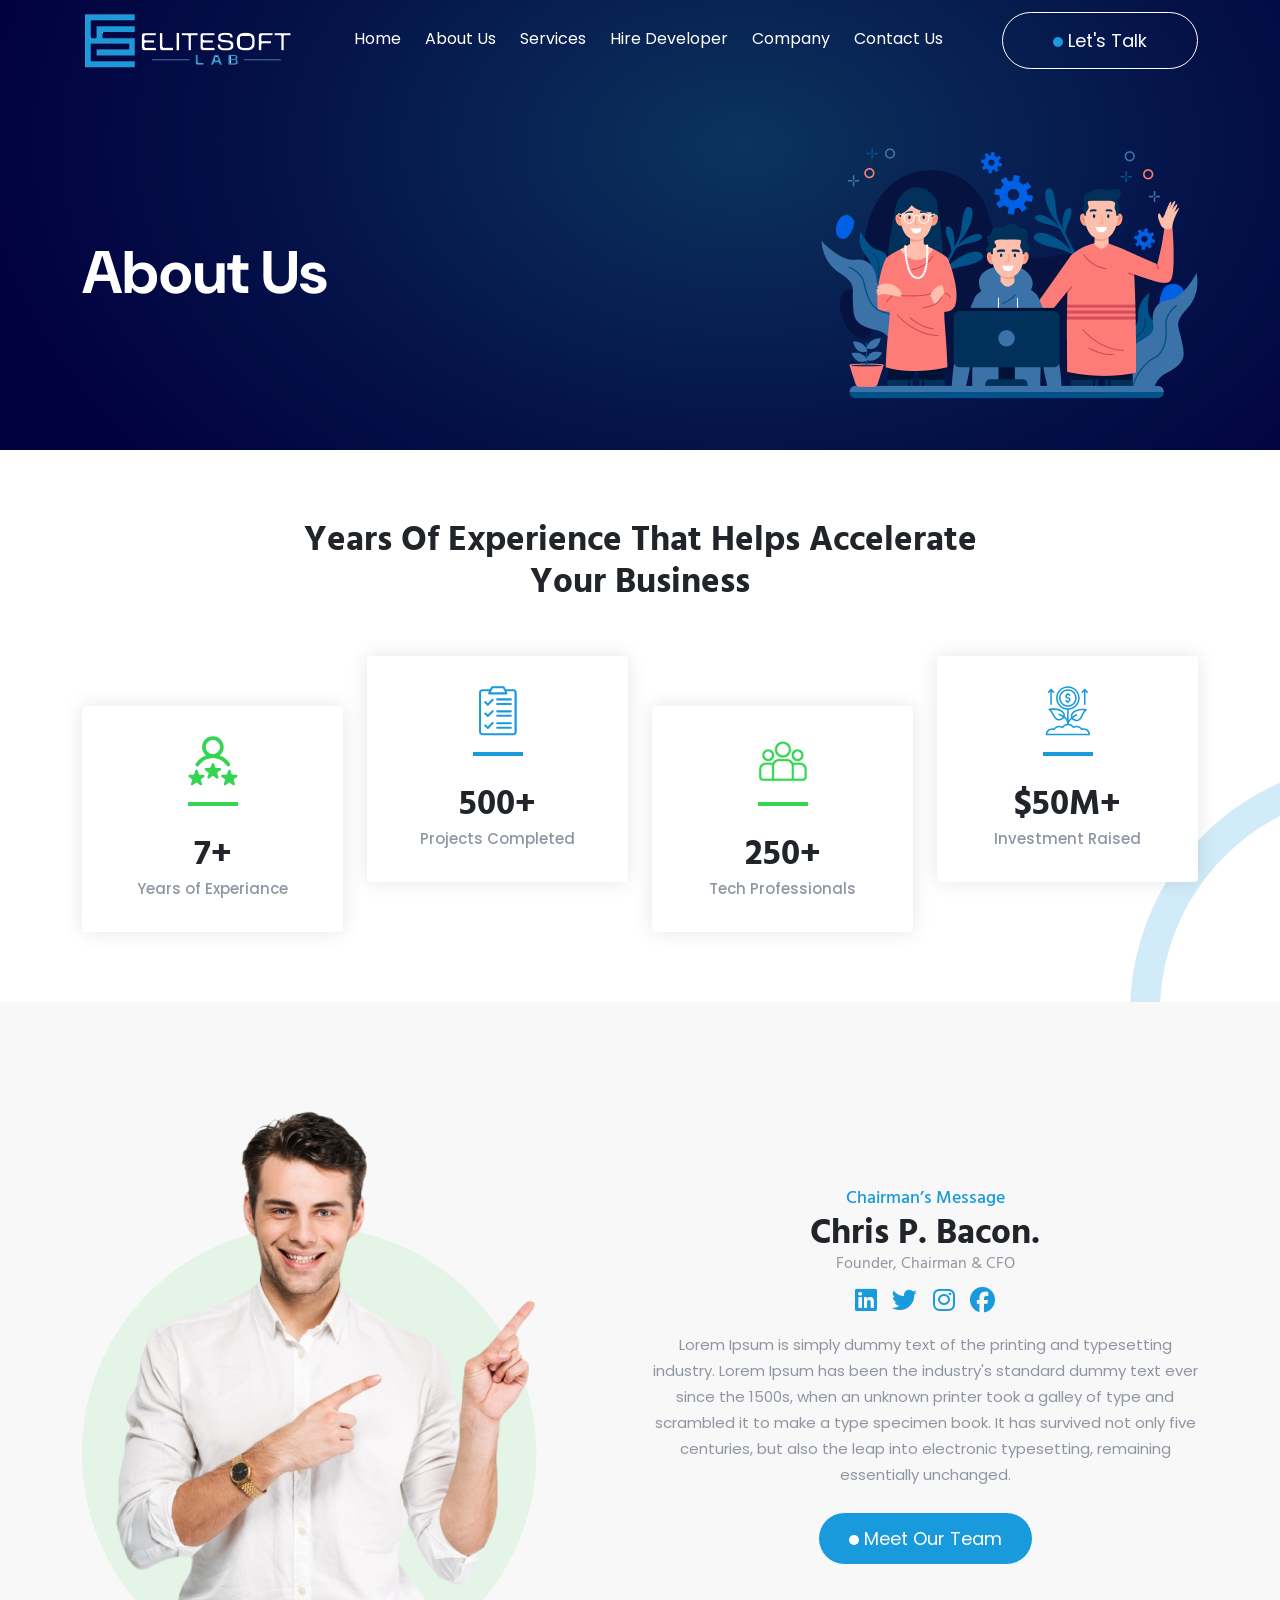
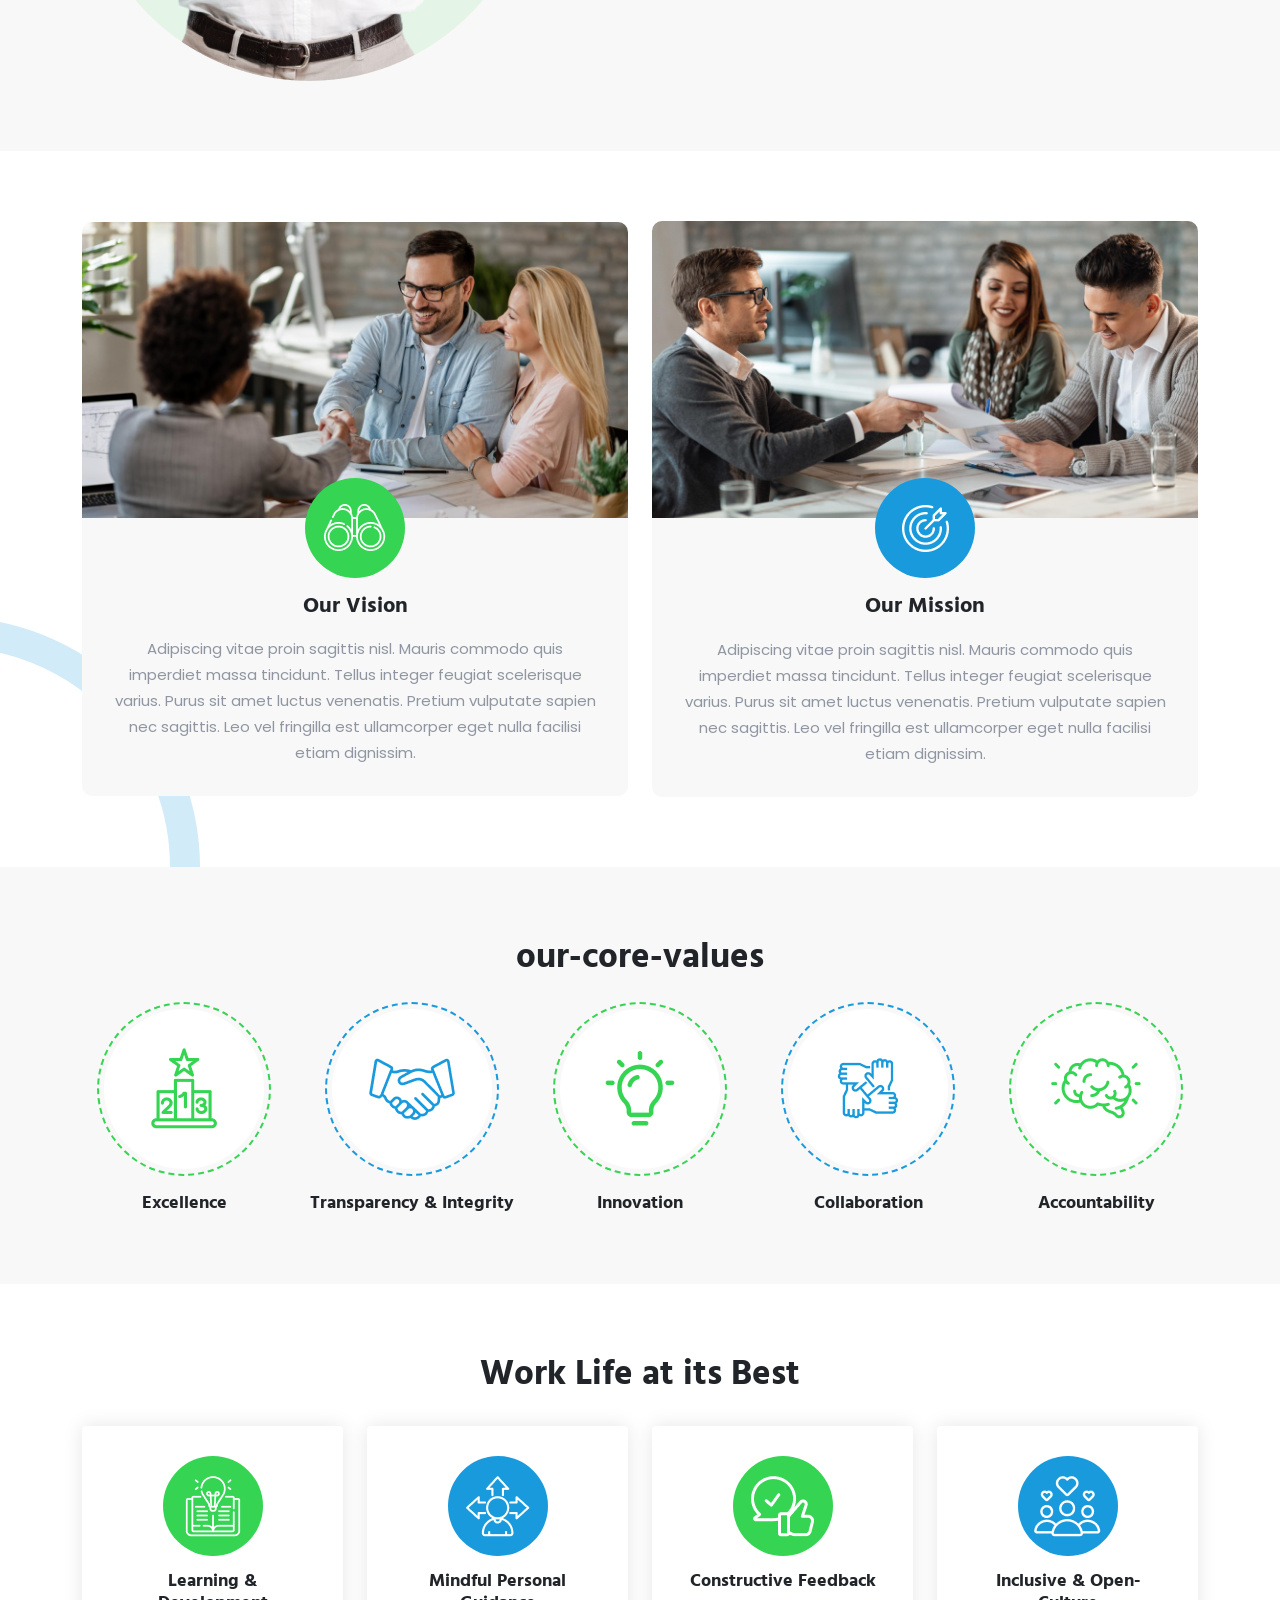
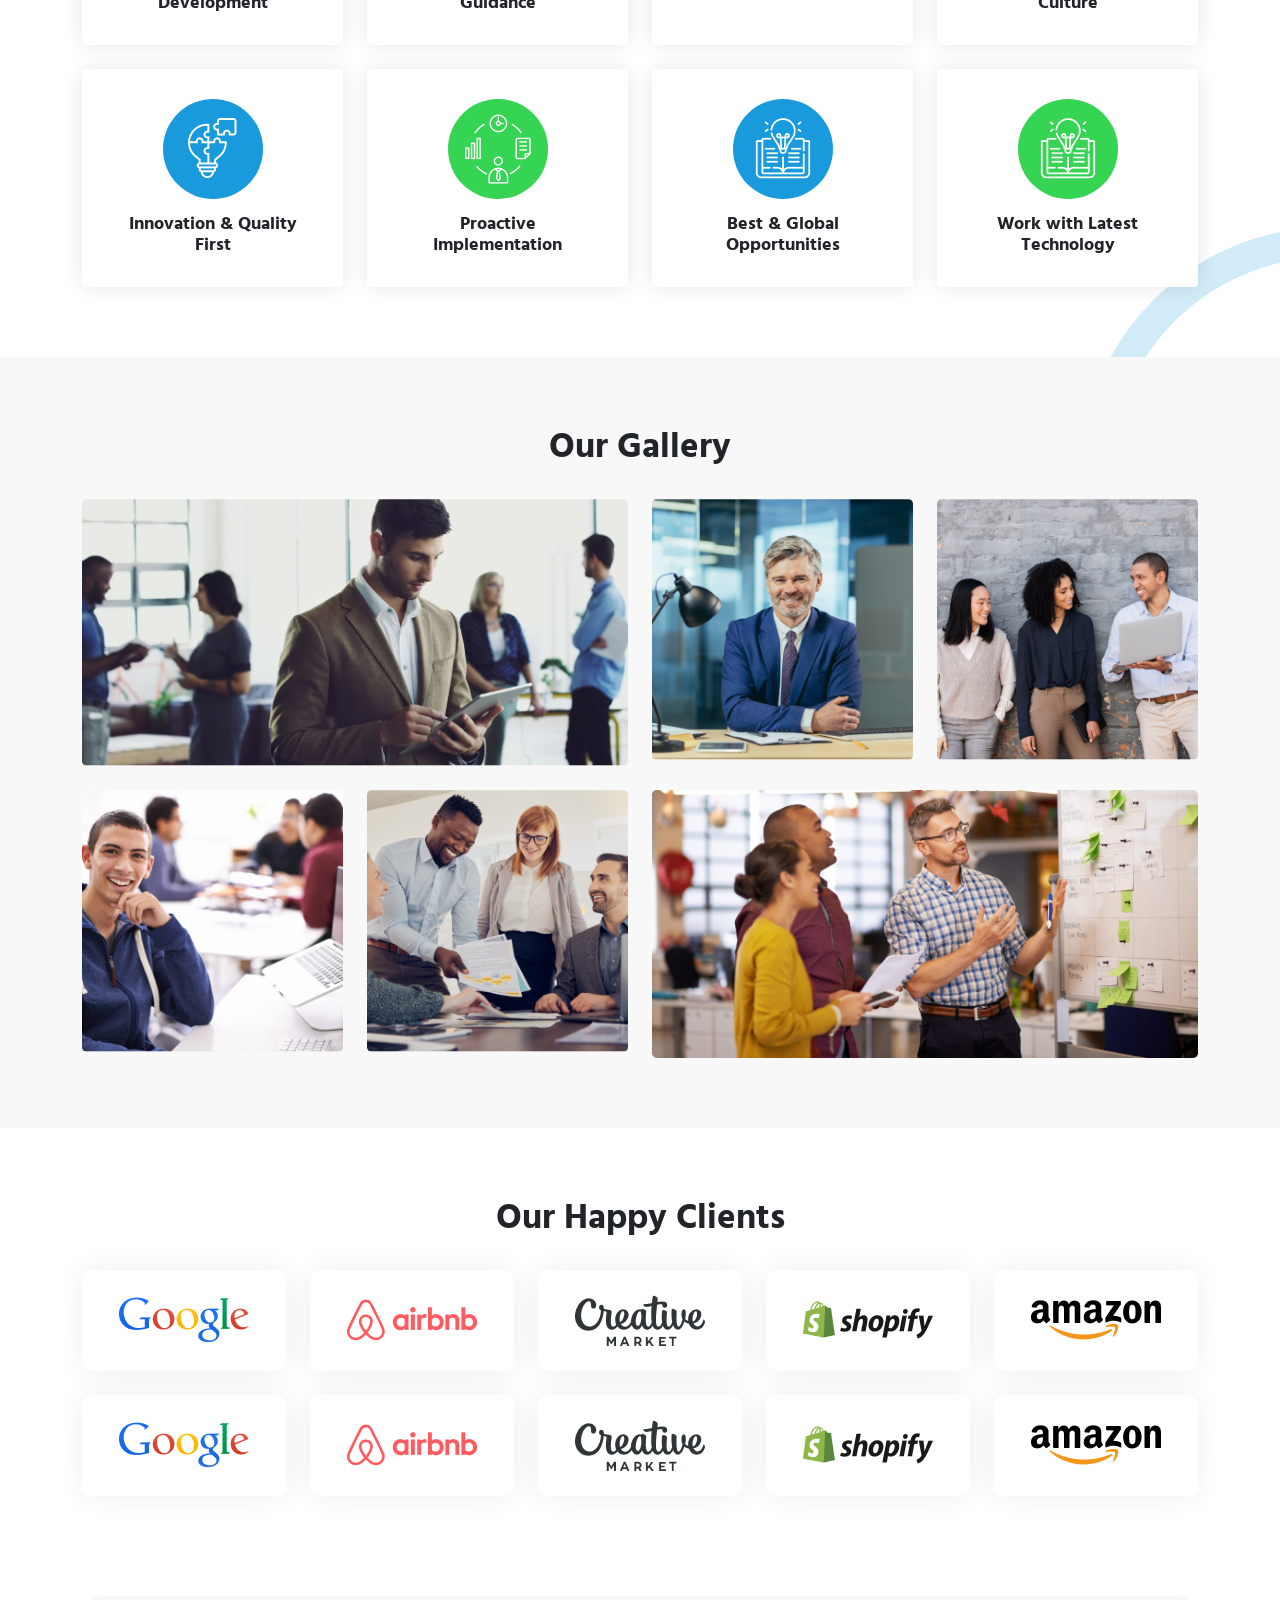
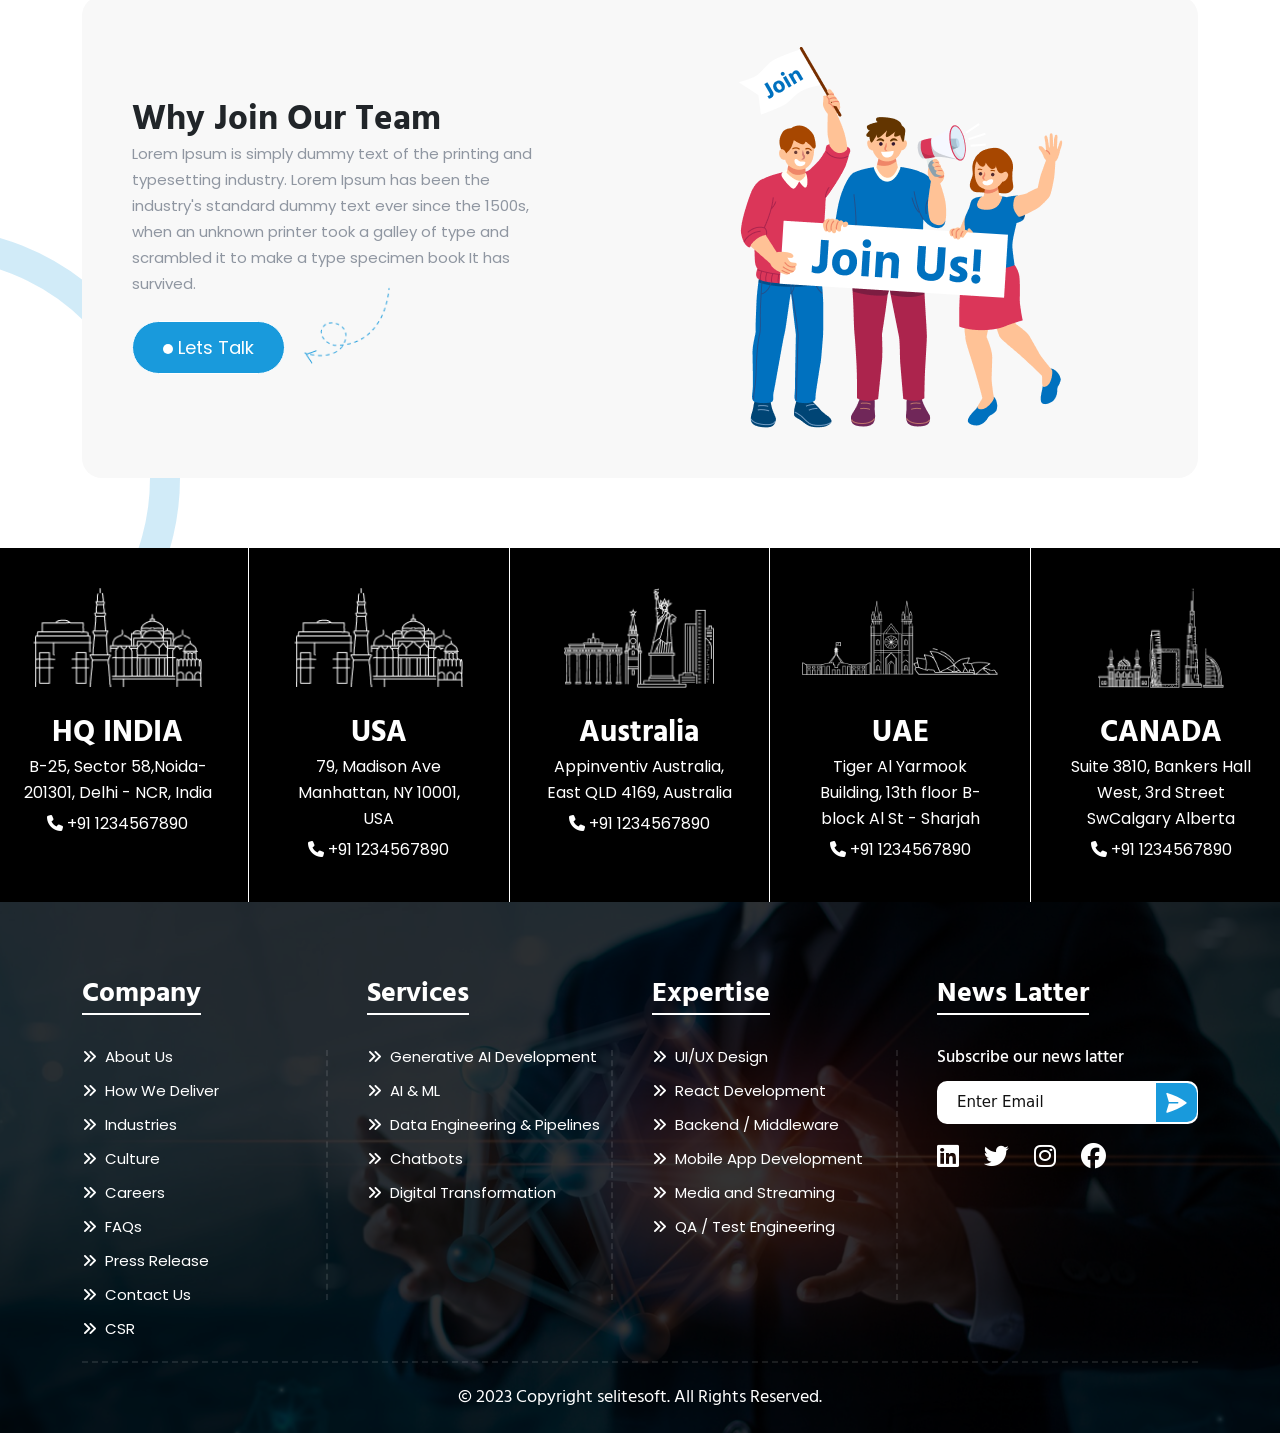
==== commit cee62483: "change" ====
--- a/about.html
+++ b/about.html
@@ -83,11 +83,11 @@
     <section class="business padding-y-70 position-relative overflow-hidden ">
         <div class="container ">
             <div class="row">
-                <div class="col-md-8 mx-auto text-center">
+                <div class="col-md-8 mx-auto text-center title_padding_botoom">
                     <h2>Years Of Experience That Helps Accelerate Your Business</h2>
                 </div>
             </div>
-            <div class="row mt-0 mt-lg-5 pt-2 gy-4">
+            <div class="row mt-0 mt-lg-5  gy-4">
                 <div class="col-lg-3  col-6 ">
                     <div class="card text-center h-100 wow bounceInUp" data-wow-duration="1.5s">
                         <div class="card_img position-relative h-100 border_green">
@@ -230,9 +230,9 @@
     =====================-->
     <section class="our-core-values padding-y-70 ">
         <div class="container">
-            <h2 class="text-center">our-core-values</h2>
-            <div class="row row-cols-xl-5 row-cols-lg-3 row-cols-2 mt-0 mt-lg-3 gy-5">
-                <div class="cols d-flex align-items-center flex-column ">
+            <h2 class="text-center title_padding_botoom">our-core-values</h2>
+            <div class="row row-cols-xl-5 row-cols-lg-3 row-cols-2  gy-5 ">
+                <div class="cols d-flex align-items-center flex-column">
                     <div
                         class="dotted-ring d-flex align-items-center justify-content-center rounded-circle border_dased_green_outline">
                         <img src="./assest/image/about-img/our-core-values_1.png" alt="img" class="img-fluid max_width_img">
@@ -279,8 +279,8 @@
     =====================-->
     <section class="work-life-best padding-y-70 position-relative overflow-hidden">
         <div class="container">
-            <h2 class="text-center">Work Life at its Best</h2>
-            <div class="row gy-4 mt-0 mt-lg-3">
+            <h2 class="text-center title_padding_botoom">Work Life at its Best</h2>
+            <div class="row gy-4">
                 <div class="col-lg-3 col-md-4 col-6">
                     <div class="card">
                         <div
@@ -367,8 +367,8 @@
     =====================-->
     <section class="our-galery padding-y-70 ">
         <div class="container">
-            <h2 class="text-center">Our Gallery</h2>
-            <div class="row mt-0 mt-lg-3 gy-4">
+            <h2 class="text-center title_padding_botoom">Our Gallery</h2>
+            <div class="row gy-4">
                 <div class="col-md-6 col-sm-12  order-md-0 order-sm-0 order-0 ">
                     <img src="./assest/image/about-img/our-gallery-1.png" alt="img" class="img-fluid rounded-3 w-100">
                 </div>
@@ -411,8 +411,8 @@
     ========================-->
     <section class="our-happy-clients trusted_companies padding-y-70 position-relative overflow-hidden">
         <div class="container">
-            <h2 class="text-center">Our Happy Clients</h2>
-            <div class="row row-cols-lg-5 row-cols-md-4 row-cols-sm-3 row-cols-2  gy-4 mt-0 mt-lg-3">
+            <h2 class="text-center title_padding_botoom">Our Happy Clients</h2>
+            <div class="row row-cols-lg-5 row-cols-md-4 row-cols-sm-3 row-cols-2  gy-4">
                 <div class="cols">
                     <div class="card d-flex justify-content-center align-items-center h-100">
                         <img src="./assest/image/home-img/compny-1.png" alt="compny-logo" class="img-fluid">
--- a/assest/css/style.css
+++ b/assest/css/style.css
@@ -85,7 +85,9 @@
   font-family: var(--poppins-text);
   margin-bottom: 0;
 }
-
+.title_padding_botoom{
+  padding-bottom: 30px;
+}
 /*=============
     button 
   =============*/
@@ -442,7 +444,7 @@
 }
 
 .our-product .slide-container {
-  padding: 40px 0;
+  padding-bottom: 40px;
 }
 
 .our-product .slide-content {
@@ -656,7 +658,7 @@
 }
 
 .client-testimonial .slide-container {
-  padding: 40px 0;
+  padding-bottom: 40px ;
 }
 
 .client-testimonial .slide-content {
@@ -1140,7 +1142,9 @@
   padding-top: 10px;
   padding-bottom: 20px;
 }
-
+.product_padding{
+  padding:40px 0px 40px 0px;
+}
 .product_about .ring {
   width: 440px;
   height: 440px;
--- a/assest/css/responsive.css
+++ b/assest/css/responsive.css
@@ -219,6 +219,10 @@
     }
 
     /* business */
+    .business .title_padding_botoom {
+        padding-bottom: 10px !important;
+    }
+
     .business .card_up {
         margin-top: 0px;
     }
@@ -375,9 +379,14 @@
         padding-bottom: 14px;
     }
 
-    .swiper-button-prev,.swiper-button-next {
+    .swiper-button-prev,
+    .swiper-button-next {
         transform: translateX(0px);
         visibility: visible !important;
+    }
+
+    .product_padding {
+        padding: 30px 0px 30px 0px;
     }
 }
 
@@ -443,7 +452,7 @@
     }
 
     .our-product .slide-container {
-        padding: 25px 0px 40px 0px;
+        padding: 0px 0px 40px 0px;
     }
 
     /* buildYour */
@@ -515,6 +524,11 @@
     }
 }
 
+@media screen and (max-width :480px) {
+    .product_padding {
+        padding: 25px 0px 25px 0px;
+    }
+}
 
 
 @media screen and (max-width :360px) {
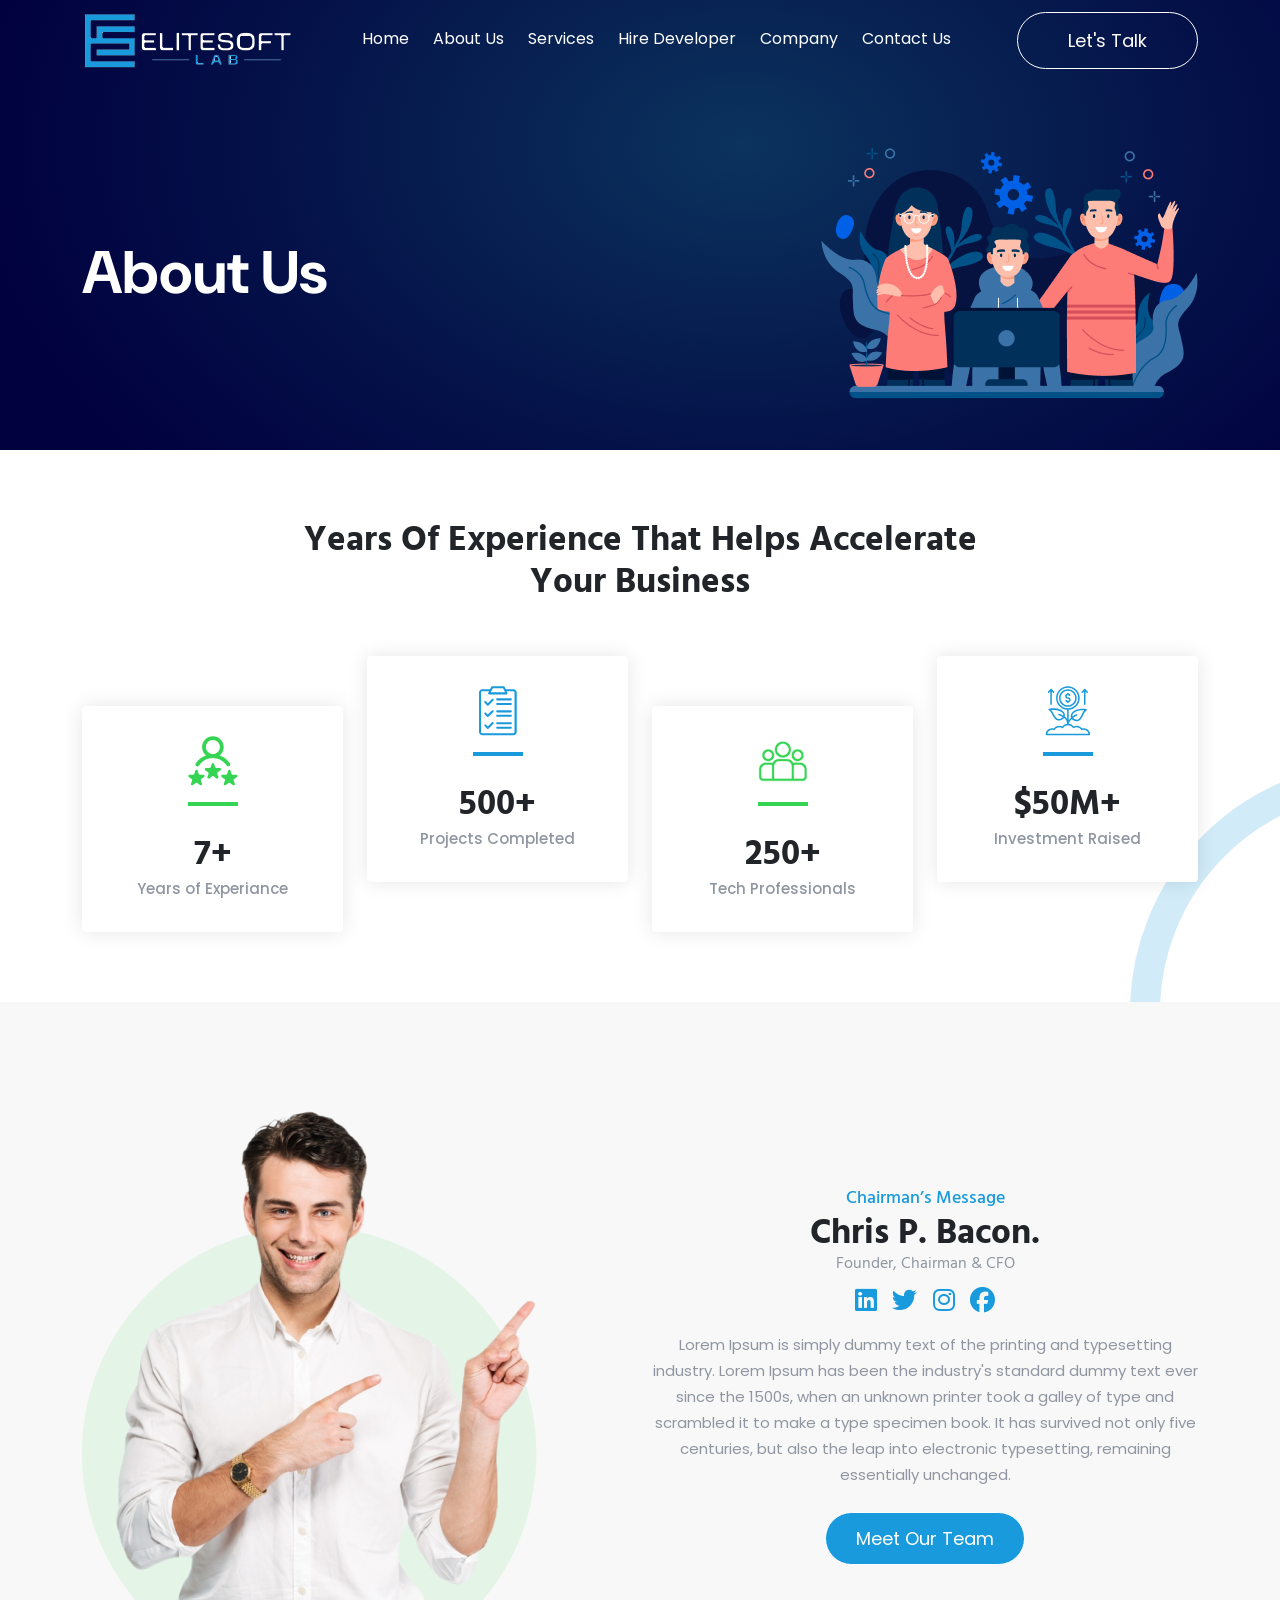
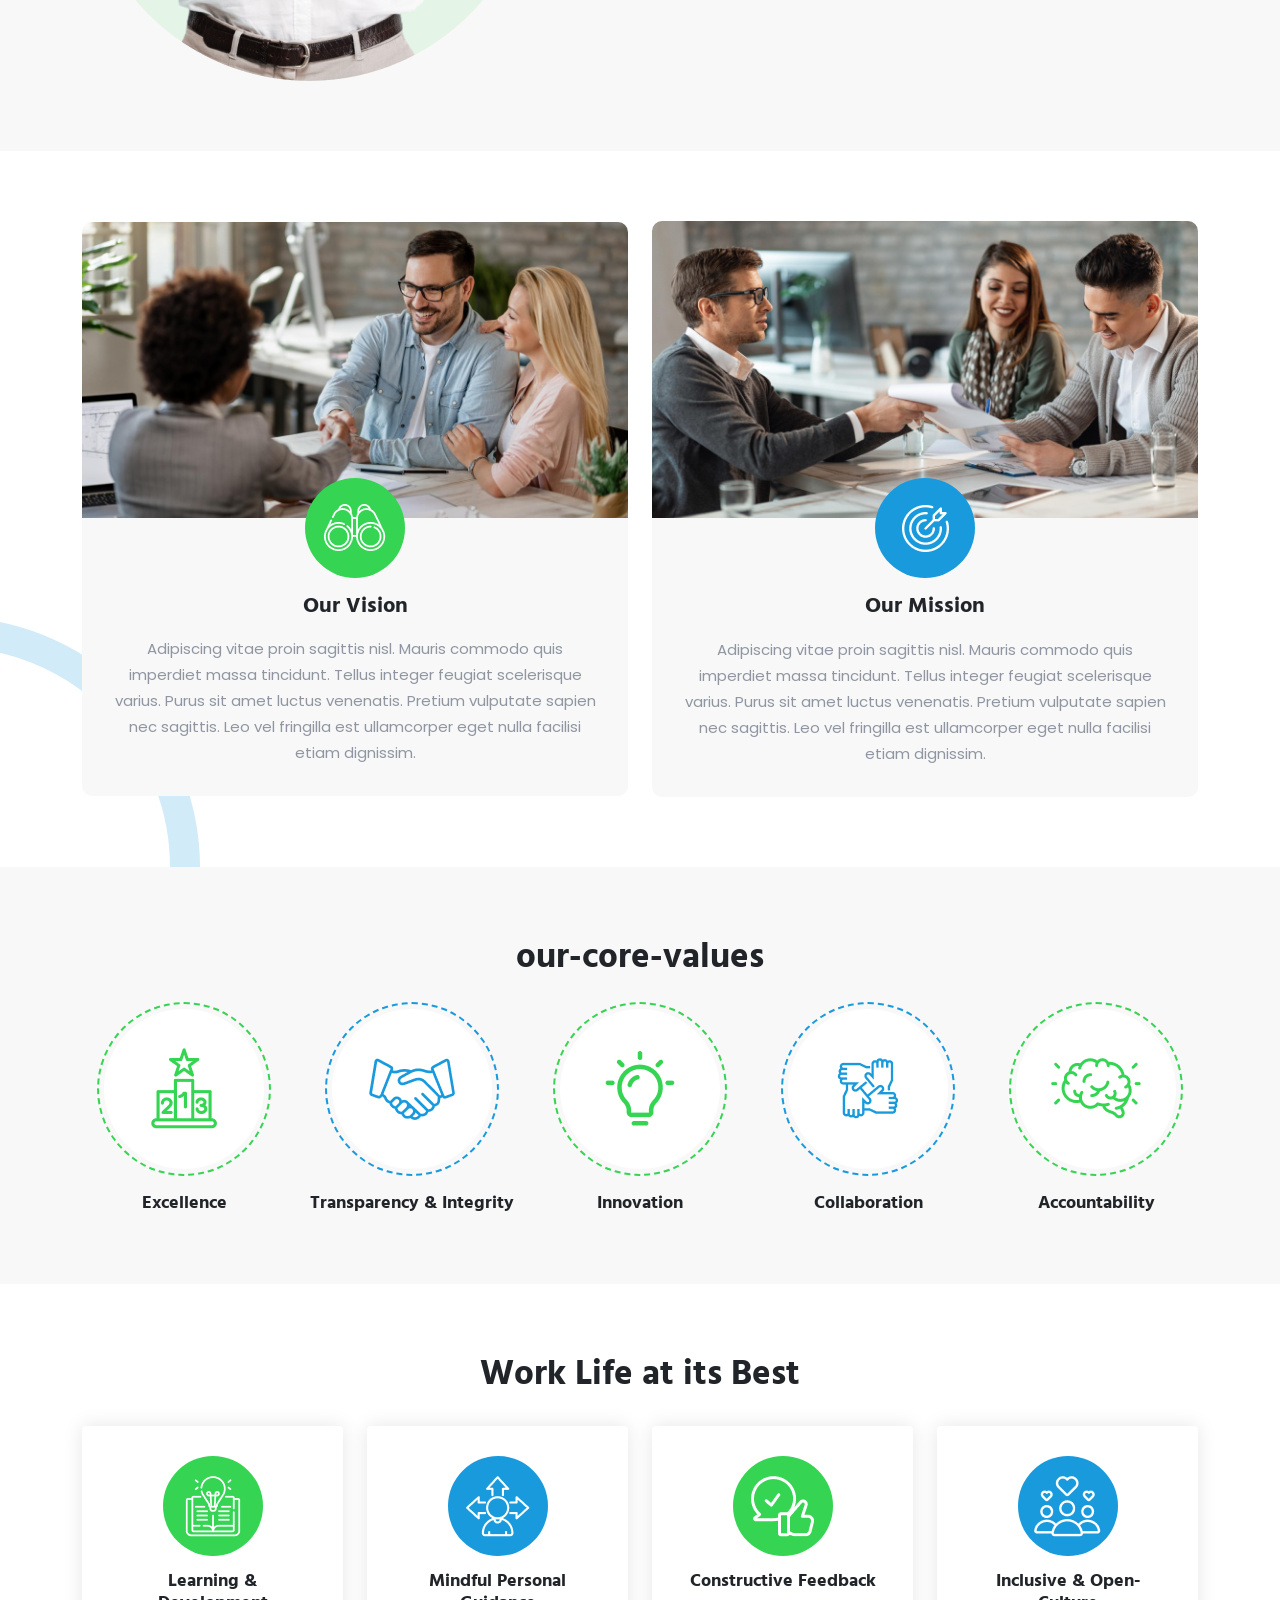
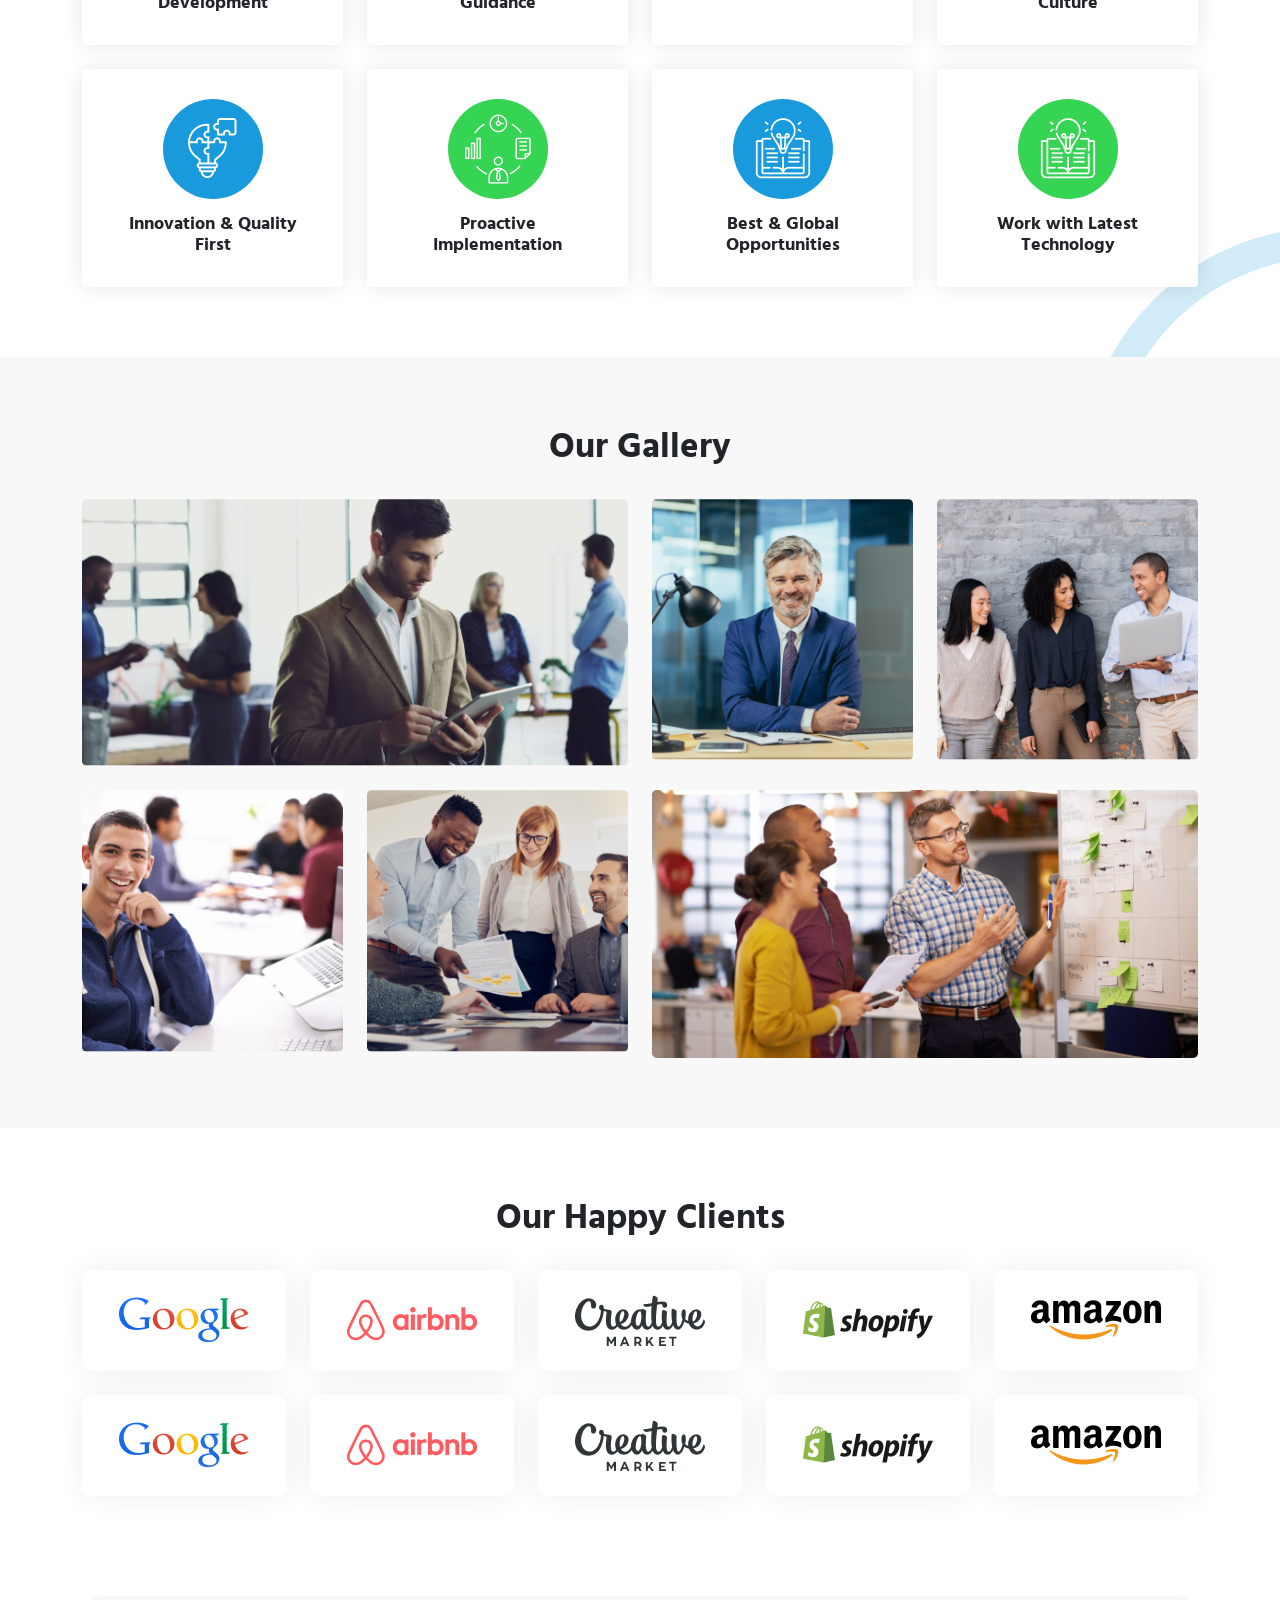
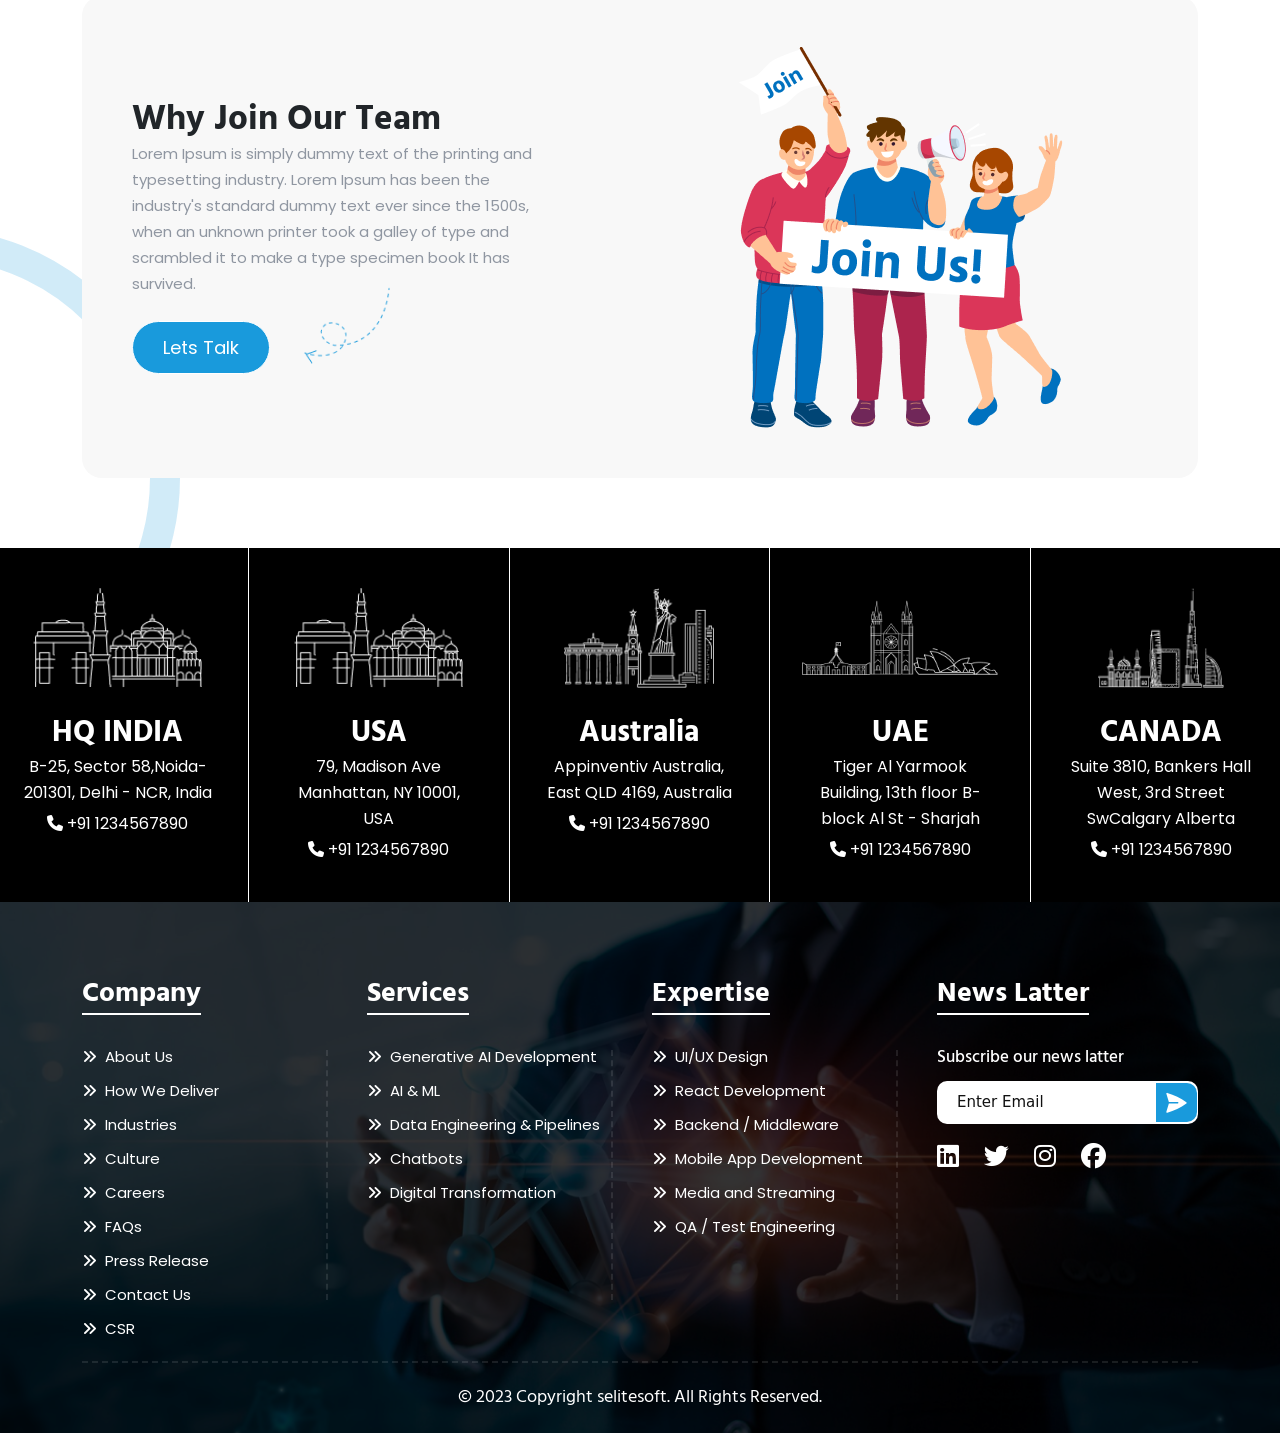
==== commit 6e21281e: "button change" ====
--- a/about.html
+++ b/about.html
@@ -7,14 +7,18 @@
     <title>about page</title>
     <!-- font-awesome style  -->
     <link rel="stylesheet" href="./assest/css/vendor/fontawsome-all.min.css">
-     <!-- wow animate -->
-     <link rel="stylesheet" href="./assest/css/vendor/wow-animate.css">
+    <!-- wow animate -->
+    <link rel="stylesheet" href="./assest/css/vendor/wow-animate.css">
+    <!-- fancybox -->
+    <link rel="stylesheet" href="./assest/css/vendor/fancybox.css">
+    <!-- <link rel="stylesheet" href="https://cdn.jsdelivr.net/npm/@fancyapps/ui@5.0/dist/fancybox/fancybox.css"> -->
     <!-- bootstrap style -->
     <link rel="stylesheet" href="./assest/css/vendor/bootstrap.min.css">
     <!-- coustm style -->
     <link rel="stylesheet" href="./assest/css/style.css">
     <!-- responsive style -->
     <link rel="stylesheet" href="./assest/css/responsive.css">
+
 </head>
 
 <body>
@@ -46,7 +50,7 @@
                     <li><a href="contact.html">Contact Us</a></li>
                 </ul>
                 <div class="d-flex align-items-center">
-                    <a href="#" class="main-btn  me-xl-0 me-4"><span></span> Let's Talk</a>
+                    <a href="#" class="main-btn  me-xl-0 me-4"> Let's Talk</a>
                     <div class="mobmenu_action d-xl-none d-block ">
                         <i class="fa-solid fa-bars text-white"></i>
                     </div>
@@ -171,7 +175,7 @@
                             galley of type and scrambled it to make a type specimen book. It has survived not only five
                             centuries, but also the leap into electronic typesetting, remaining essentially unchanged.
                         </p>
-                        <a href="#" class="white_btn mt-4 d-inline-block"><span></span> Meet Our Team</a>
+                        <a href="#" class="white_btn mt-4 d-inline-block"> Meet Our Team</a>
                     </div>
                 </div>
             </div>
@@ -192,7 +196,8 @@
                         <img src="./assest/image/about-img/about-3.png" alt="" class="card-img-top">
                         <div class="card-body">
                             <div class="ring d-flex justify-content-center align-items-center mx-auto green">
-                                <img src="./assest/image/about-img/about-svg-1 (2).png" alt="" class="img-fluid max_width_img">
+                                <img src="./assest/image/about-img/about-svg-1 (2).png" alt=""
+                                    class="img-fluid max_width_img">
                             </div>
                             <h5 class="my-3">Our Vision</h5>
                             <p>Adipiscing vitae proin sagittis nisl. Mauris commodo quis
@@ -207,7 +212,8 @@
                         <img src="./assest/image/about-img/about-4.png" alt="" class="card-img-top">
                         <div class="card-body">
                             <div class="ring d-flex justify-content-center align-items-center mx-auto blue">
-                                <img src="./assest/image/about-img/about-svg-1 (1).png" alt="" class="img-fluid max_width_img">
+                                <img src="./assest/image/about-img/about-svg-1 (1).png" alt=""
+                                    class="img-fluid max_width_img">
                             </div>
                             <h5 class="my-3">Our Mission</h5>
                             <p>Adipiscing vitae proin sagittis nisl. Mauris commodo quis
@@ -235,35 +241,40 @@
                 <div class="cols d-flex align-items-center flex-column">
                     <div
                         class="dotted-ring d-flex align-items-center justify-content-center rounded-circle border_dased_green_outline">
-                        <img src="./assest/image/about-img/our-core-values_1.png" alt="img" class="img-fluid max_width_img">
+                        <img src="./assest/image/about-img/our-core-values_1.png" alt="img"
+                            class="img-fluid max_width_img">
                     </div>
                     <h6 class="text-center mt-4">Excellence</h6>
                 </div>
                 <div class="cols d-flex align-items-center flex-column ">
                     <div
                         class="dotted-ring d-flex align-items-center justify-content-center rounded-circle border_dased_blue_outline">
-                        <img src="./assest/image/about-img/our-core-values_2.png" alt="img" class="img-fluid max_width_img">
+                        <img src="./assest/image/about-img/our-core-values_2.png" alt="img"
+                            class="img-fluid max_width_img">
                     </div>
                     <h6 class="text-center mt-4">Transparency & Integrity</h6>
                 </div>
                 <div class="cols d-flex align-items-center flex-column ">
                     <div
                         class="dotted-ring d-flex align-items-center justify-content-center rounded-circle border_dased_green_outline">
-                        <img src="./assest/image/about-img/our-core-values_3.png" alt="img" class="img-fluid max_width_img">
+                        <img src="./assest/image/about-img/our-core-values_3.png" alt="img"
+                            class="img-fluid max_width_img">
                     </div>
                     <h6 class="text-center mt-4">Innovation</h6>
                 </div>
                 <div class="cols d-flex align-items-center flex-column ">
                     <div
                         class="dotted-ring d-flex align-items-center justify-content-center rounded-circle border_dased_blue_outline">
-                        <img src="./assest/image/about-img/our-core-values_4.png" alt="img" class="img-fluid max_width_img">
+                        <img src="./assest/image/about-img/our-core-values_4.png" alt="img"
+                            class="img-fluid max_width_img">
                     </div>
                     <h6 class="text-center mt-4">Collaboration</h6>
                 </div>
                 <div class="cols d-flex align-items-center flex-column ">
                     <div
                         class="dotted-ring d-flex align-items-center justify-content-center rounded-circle border_dased_green_outline">
-                        <img src="./assest/image/about-img/our-core-values_5.png" alt="img" class="img-fluid max_width_img">
+                        <img src="./assest/image/about-img/our-core-values_5.png" alt="img"
+                            class="img-fluid max_width_img">
                     </div>
                     <h6 class="text-center mt-4">Accountability</h6>
                 </div>
@@ -370,34 +381,48 @@
             <h2 class="text-center title_padding_botoom">Our Gallery</h2>
             <div class="row gy-4">
                 <div class="col-md-6 col-sm-12  order-md-0 order-sm-0 order-0 ">
-                    <img src="./assest/image/about-img/our-gallery-1.png" alt="img" class="img-fluid rounded-3 w-100">
+                    <a href="./assest/image/about-img/our-gallery-1.png" data-fancybox="gallery">
+                        <img src="./assest/image/about-img/our-gallery-1.png" alt="img"
+                            class="img-fluid rounded-3 w-100">
+                    </a>
                 </div>
                 <div class="col-md-6 col-sm-12 order-md-1 order-sm-1  order-1">
                     <div class="row">
                         <div class="col-6">
-                            <img src="./assest/image/about-img/our-gallery-2.png" alt="img"
-                                class="img-fluid rounded-3 w-100">
+                            <a href="./assest/image/about-img/our-gallery-2.png" data-fancybox="gallery">
+                                <img src="./assest/image/about-img/our-gallery-2.png" alt="img"
+                                    class="img-fluid rounded-3 w-100">
+                            </a>
                         </div>
                         <div class="col-6">
-                            <img src="./assest/image/about-img/our-gallery-3.png" alt="img"
-                                class="img-fluid rounded-3 w-100">
+                            <a href="./assest/image/about-img/our-gallery-3.png" data-fancybox="gallery">
+                                <img src="./assest/image/about-img/our-gallery-3.png" alt="img"
+                                    class="img-fluid rounded-3 w-100">
+                            </a>
                         </div>
                     </div>
                 </div>
                 <div class="col-md-6 col-sm-12  order-md-2 order-sm-3 order-3 ">
                     <div class="row">
                         <div class="col-6">
-                            <img src="./assest/image/about-img/our-gallery-4.png" alt="img"
-                                class="img-fluid rounded-3 w-100">
+                            <a href="./assest/image/about-img/our-gallery-4.png" data-fancybox="gallery">
+                                <img src="./assest/image/about-img/our-gallery-4.png" alt="img"
+                                    class="img-fluid rounded-3 w-100">
+                            </a>
                         </div>
                         <div class="col-6">
-                            <img src="./assest/image/about-img/our-gallery-5.png" alt="img"
-                                class="img-fluid rounded-3 w-100">
+                            <a href="./assest/image/about-img/our-gallery-5.png" data-fancybox="gallery">
+                                <img src="./assest/image/about-img/our-gallery-5.png" alt="img"
+                                    class="img-fluid rounded-3 w-100">
+                            </a>
                         </div>
                     </div>
                 </div>
                 <div class="col-md-6 col-sm-12 order-md-3 order-sm-2  order-2">
-                    <img src="./assest/image/about-img/our-gallery-6.png" alt="img" class="img-fluid rounded-3 w-100">
+                    <a href="./assest/image/about-img/our-gallery-6.png" data-fancybox="gallery">
+                        <img src="./assest/image/about-img/our-gallery-6.png" alt="img"
+                            class="img-fluid rounded-3 w-100">
+                    </a>
                 </div>
             </div>
         </div>
@@ -473,7 +498,7 @@
                             Lorem Ipsum has been the industry's standard dummy text ever since the
                             1500s, when an unknown printer took a galley of type and scrambled it to
                             make a type specimen book It has survived.</p>
-                        <a href="#" class="white_btn mt-4 d-inline-block"><span></span> Lets Talk</a>
+                        <a href="#" class="white_btn mt-4 d-inline-block"> Lets Talk</a>
                         <img src="./assest/image/home-img/buildYour-2.png" alt="image "
                             class="building_erro d-none d-lg-block">
                     </div>
@@ -644,6 +669,14 @@
     <a class="scroll-top" href="#"><i class="fa-solid fa-angles-up"></i></a>
     <!-- jquery js -->
     <script src="./assest/js/vendor/jquery-3.7.1.js"></script>
+    <!-- fancybox -->
+    <script src="./assest/js/vendor/fancybox.umd.js"></script>
+    <script>
+        Fancybox.bind("[data-fancybox]", {
+            // Your custom options
+        });
+    </script>
+    <!-- <script src="https://cdn.jsdelivr.net/npm/@fancyapps/ui@5.0/dist/fancybox/fancybox.umd.js"></script> -->
     <!-- wow animate -->
     <script src="./assest/js/vendor/wow.min.js"></script>
     <script>
@@ -654,4 +687,5 @@
     <!-- coustm js -->
     <script src="./assest/js/main.js"></script>
 </body>
+
 </html>
--- a/assest/css/style.css
+++ b/assest/css/style.css
@@ -88,6 +88,9 @@
 .title_padding_botoom{
   padding-bottom: 30px;
 }
+.lb-details{
+  display: none !important;
+}
 /*=============
     button 
   =============*/
@@ -100,32 +103,24 @@
   border: 1px solid #fff;
   display: inline;
   border-radius: 100px;
+  transition: all 0.4s ease;
 }
 
 .main-btn {
   padding: 14px 50px;
-
-}
-
+}
+.main-btn:hover {
+  color: #01013F;
+  background-color: #fff;
+}
 .white_btn {
   padding: 12px 30px;
   background-color: #199ADC;
 }
-
-.main-btn span,
-.white_btn span {
-  width: 10px;
-  height: 10px;
-  border-radius: 50%;
-  display: inline-block;
-}
-
-.main-btn span {
-  background-color: var(--blue-color);
-}
-
-.white_btn span {
-  background-color: #fff;
+.white_btn:hover{
+  background-color: transparent;
+  border: 1px solid #199ADC;
+  color: #199ADC;
 }
 
 .padding-y-70 {
